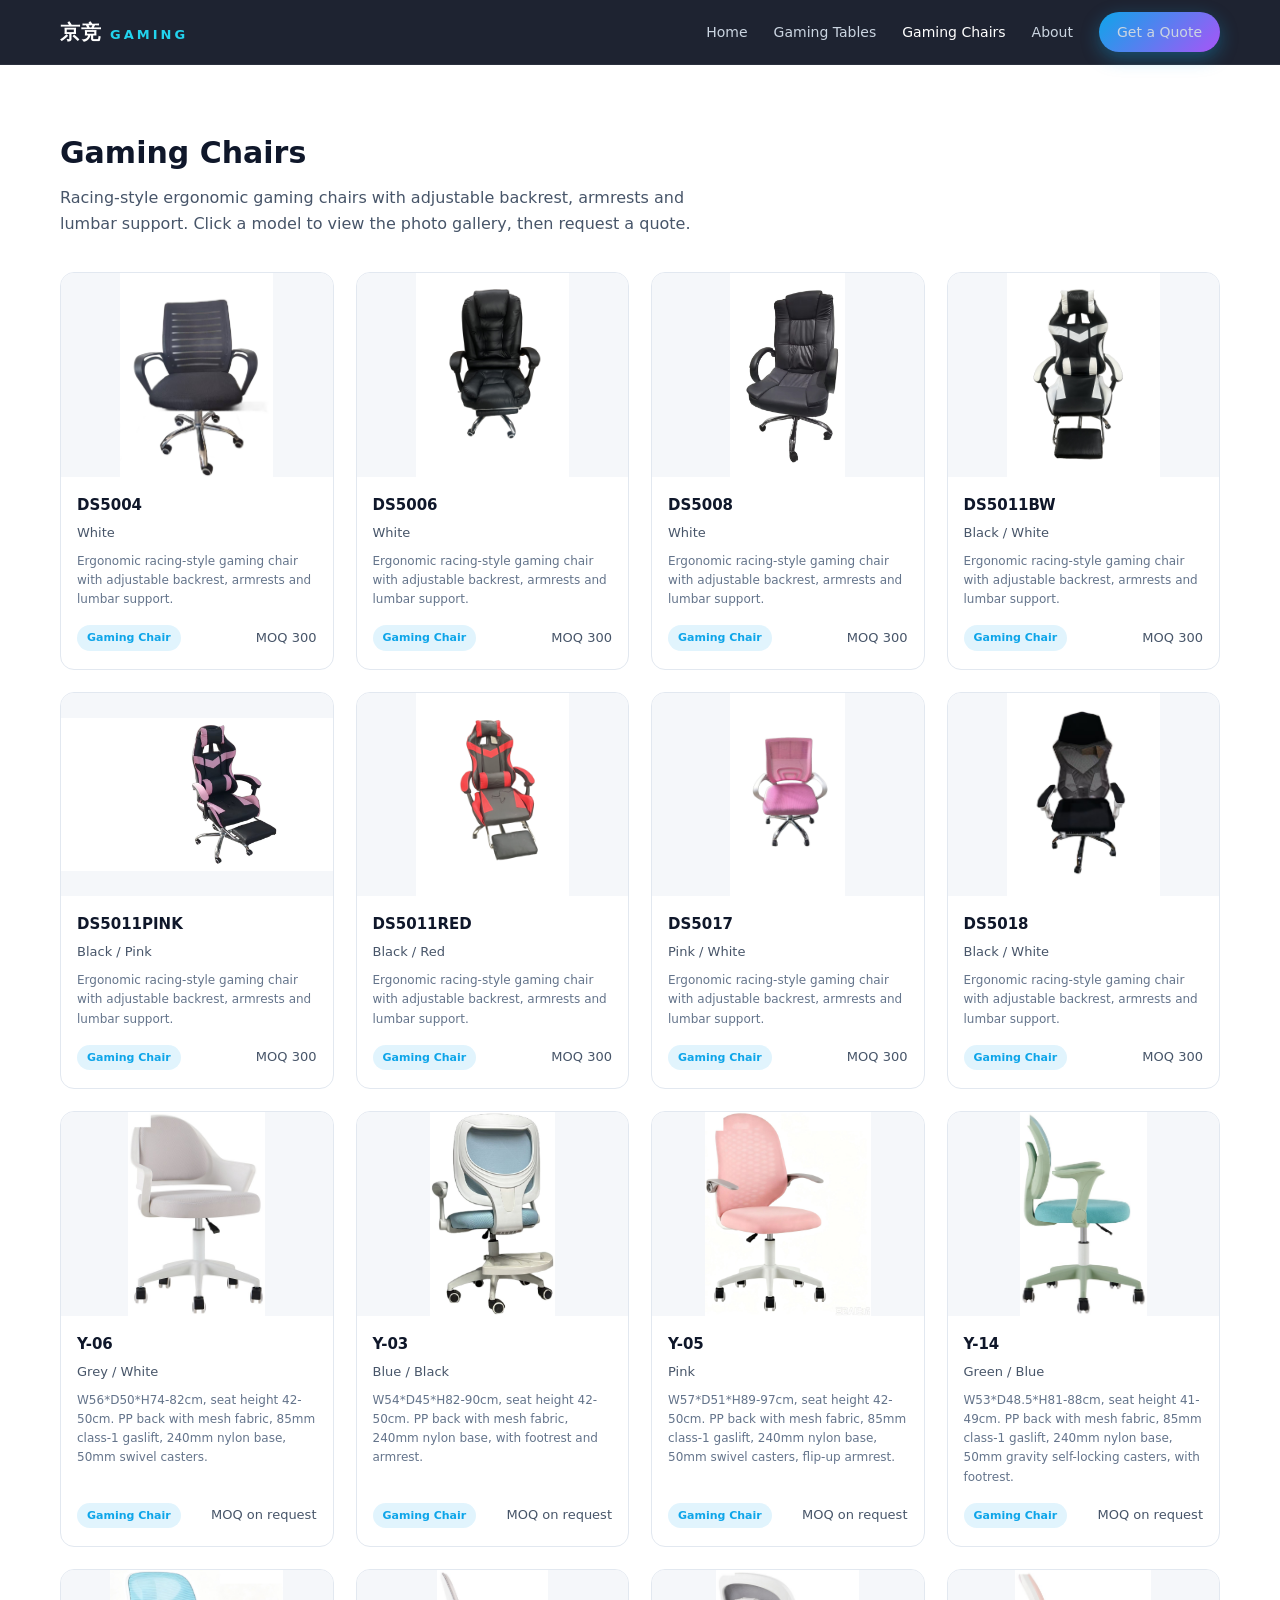
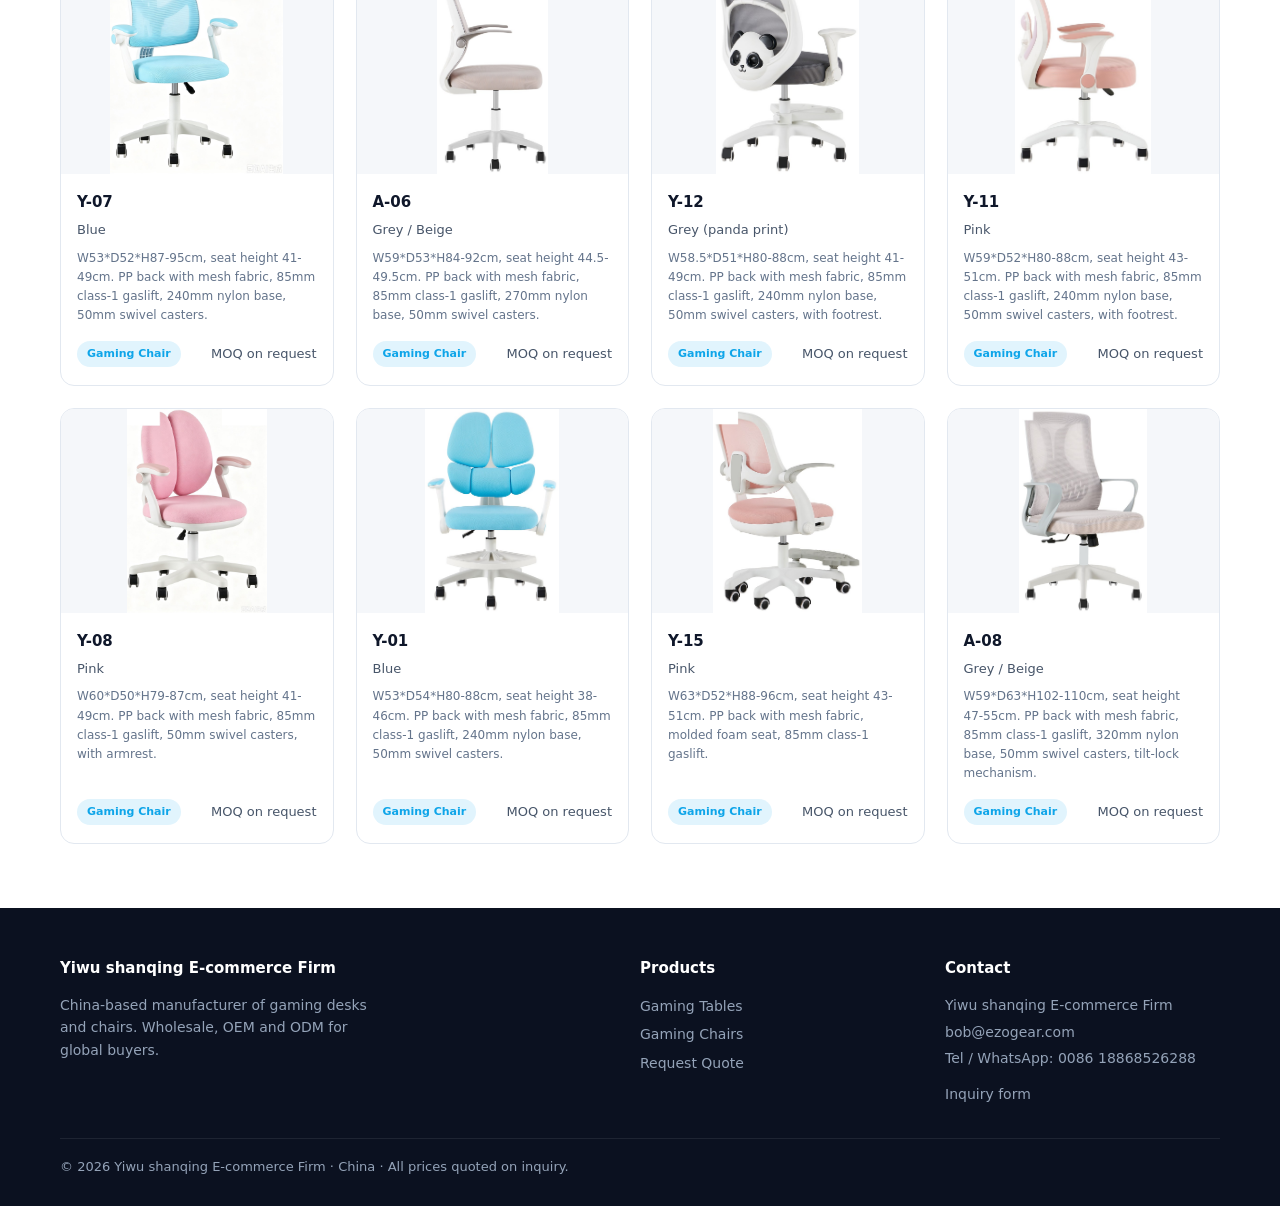
==== chairs.html @ 47bd9cf9 "site info: company name Yiwu shanqing E-commerce Firm, email bob@ezogear.com, Tel/WhatsApp 0086 1886" ====
<!DOCTYPE html>
<html lang="en">
<head>
<meta charset="UTF-8">
<meta name="viewport" content="width=device-width, initial-scale=1.0">
<title>Gaming Chairs — JINGGEAR GAMING</title>
<meta name="description" content="Wholesale ergonomic gaming chairs: racing-style designs in white, black/red, black/pink and more. MOQ 300 pcs, OEM/ODM.">
<link rel="stylesheet" href="assets/css/style.css">
</head>
<body>

<header class="site-header">
  <div class="wrap nav">
    <div class="brand"><span class="cn">京竞</span><span class="en">Gaming</span></div>
    <nav class="nav-links">
      <a href="index.html">Home</a>
      <a href="tables.html">Gaming Tables</a>
      <a href="chairs.html" class="active">Gaming Chairs</a>
      <a href="index.html#about">About</a>
      <a href="contact.html" class="btn btn-primary btn-sm">Get a Quote</a>
    </nav>
  </div>
</header>

<section class="section">
  <div class="wrap">
    <h2>Gaming Chairs</h2>
    <p class="lead">Racing-style ergonomic gaming chairs with adjustable backrest, armrests and lumbar support. Click a model to view the photo gallery, then request a quote.</p>
    <div class="grid" id="grid"></div>
  </div>
</section>

<footer class="site-footer">
  <div class="wrap">
    <div class="foot-grid">
      <div>
        <h5>Yiwu shanqing E‑commerce Firm</h5>
        <p style="font-size:14px;max-width:320px">China-based manufacturer of gaming desks and chairs. Wholesale, OEM and ODM for global buyers.</p>
      </div>
      <div>
        <h5>Products</h5>
        <a href="tables.html">Gaming Tables</a>
        <a href="chairs.html">Gaming Chairs</a>
        <a href="contact.html">Request Quote</a>
      </div>
      <div>
        <h5>Contact</h5>
        <p class="co-info">Yiwu shanqing E‑commerce Firm<br>
        <a href="mailto:bob@ezogear.com">bob@ezogear.com</a><br>
        Tel / WhatsApp: 0086 18868526288</p>
        <a href="contact.html">Inquiry form</a>
      </div>
    </div>
    <div class="foot-bottom">© 2026 Yiwu shanqing E‑commerce Firm · China · All prices quoted on inquiry.</div>
  </div>
</footer>

<div class="modal-back" id="modalBack"><div class="modal" id="modal"></div></div>
<script src="assets/js/data.js"></script>
<script src="assets/js/main.js"></script>
</body>
</html>
---- assets/css/style.css ----
:root {
  --bg: #ffffff;
  --bg-soft: #f5f7fa;
  --ink: #0f172a;
  --ink-soft: #475569;
  --line: #e2e8f0;
  --brand: #0ea5e9;
  --brand-2: #a855f7;
  --accent: #22d3ee;
  --dark: #0b1120;
  --dark-2: #111a2e;
  --radius: 14px;
  --shadow: 0 8px 30px rgba(15, 23, 42, 0.08);
  --maxw: 1200px;
}

* { box-sizing: border-box; }

html { scroll-behavior: smooth; }

body {
  margin: 0;
  font-family: "Segoe UI", "PingFang SC", "Microsoft YaHei", system-ui, -apple-system, sans-serif;
  color: var(--ink);
  background: var(--bg);
  line-height: 1.6;
}

a { color: inherit; text-decoration: none; }

img { max-width: 100%; display: block; }

.wrap { max-width: var(--maxw); margin: 0 auto; padding: 0 20px; }

/* ---------- Header ---------- */
.site-header {
  position: sticky; top: 0; z-index: 50;
  background: rgba(11, 17, 32, 0.92);
  backdrop-filter: blur(8px);
  border-bottom: 1px solid rgba(255, 255, 255, 0.06);
}
.nav {
  display: flex; align-items: center; justify-content: space-between;
  height: 64px;
}
.brand { display: flex; align-items: baseline; gap: 8px; }
.brand .cn { color: #fff; font-weight: 800; font-size: 20px; letter-spacing: 1px; }
.brand .en {
  color: var(--accent); font-weight: 700; font-size: 13px; letter-spacing: 3px;
  text-transform: uppercase;
}
.nav-links { display: flex; gap: 26px; align-items: center; }
.nav-links a {
  color: #cbd5e1; font-size: 14px; font-weight: 500; transition: color .2s;
}
.nav-links a:hover, .nav-links a.active { color: #fff; }
.btn {
  display: inline-block; cursor: pointer; border: 0; font-weight: 600;
  padding: 11px 22px; border-radius: 999px; font-size: 14px;
  transition: transform .15s ease, box-shadow .2s ease;
}
.btn-primary {
  background: linear-gradient(135deg, var(--brand), var(--brand-2));
  color: #fff; box-shadow: 0 6px 18px rgba(14, 165, 233, .35);
}
.btn-primary:hover { transform: translateY(-2px); }
.btn-ghost {
  background: transparent; color: #fff; border: 1px solid rgba(255,255,255,.3);
}
.btn-ghost:hover { border-color: var(--accent); color: var(--accent); }
.btn-sm { padding: 9px 18px; font-size: 13px; }

/* ---------- Hero ---------- */
.hero {
  background: radial-gradient(1200px 600px at 70% -10%, rgba(168,85,247,.25), transparent 60%),
              radial-gradient(900px 500px at 10% 10%, rgba(34,211,238,.18), transparent 55%),
              var(--dark);
  color: #fff; padding: 90px 0 80px;
}
.hero h1 { font-size: 46px; line-height: 1.15; margin: 0 0 18px; font-weight: 800; }
.hero h1 .hl {
  background: linear-gradient(135deg, var(--accent), var(--brand-2));
  -webkit-background-clip: text; background-clip: text; color: transparent;
}
.hero p { color: #cbd5e1; font-size: 18px; max-width: 620px; margin: 0 0 30px; }
.hero-cta { display: flex; gap: 14px; flex-wrap: wrap; }
.hero-meta { margin-top: 40px; display: flex; gap: 36px; flex-wrap: wrap; }
.hero-meta div { color: #94a3b8; font-size: 13px; }
.hero-meta strong { display: block; color: #fff; font-size: 22px; font-weight: 700; }

/* ---------- Sections ---------- */
.section { padding: 64px 0; }
.section.soft { background: var(--bg-soft); }
.section h2 { font-size: 30px; margin: 0 0 8px; font-weight: 800; }
.section .lead { color: var(--ink-soft); margin: 0 0 36px; max-width: 680px; }

/* ---------- Category cards ---------- */
.cat-grid { display: grid; grid-template-columns: 1fr 1fr; gap: 24px; }
.cat-card {
  position: relative; border-radius: 18px; overflow: hidden; min-height: 240px;
  display: flex; align-items: flex-end; padding: 28px; color: #fff;
  background: linear-gradient(135deg, #1e293b, #0f172a);
  border: 1px solid rgba(255,255,255,.06);
}
.cat-card.tables { background: linear-gradient(135deg, #0c4a6e, #082f49); }
.cat-card.chairs { background: linear-gradient(135deg, #4c1d95, #2e1065); }
.cat-card h3 { font-size: 24px; margin: 0 0 6px; }
.cat-card p { margin: 0; color: #e2e8f0; font-size: 14px; }
.cat-card .go { margin-top: 14px; display: inline-block; color: var(--accent); font-weight: 600; }

/* ---------- Product grid ---------- */
.toolbar { display: flex; gap: 10px; flex-wrap: wrap; margin-bottom: 26px; }
.chip {
  border: 1px solid var(--line); background: #fff; color: var(--ink-soft);
  padding: 8px 16px; border-radius: 999px; cursor: pointer; font-size: 13px; font-weight: 600;
}
.chip.active { background: var(--ink); color: #fff; border-color: var(--ink); }

.grid { display: grid; grid-template-columns: repeat(4, 1fr); gap: 22px; }
.card {
  background: #fff; border: 1px solid var(--line); border-radius: var(--radius);
  overflow: hidden; cursor: pointer; transition: box-shadow .2s, transform .2s;
  display: flex; flex-direction: column;
}
.card:hover { box-shadow: var(--shadow); transform: translateY(-4px); }
.card .thumb {
  background: var(--bg-soft); aspect-ratio: 4/3; display: flex; align-items: center; justify-content: center;
  overflow: hidden;
}
.card .thumb img { width: 100%; height: 100%; object-fit: contain; }
.card .body { padding: 16px 16px 18px; display: flex; flex-direction: column; gap: 6px; flex: 1; }
.card .sku { font-weight: 700; font-size: 15px; }
.card .sub { color: var(--ink-soft); font-size: 13px; }
.card .spec { font-size: 12px; color: #64748b; margin-top: 2px; }
.card .foot { margin-top: auto; padding-top: 10px; display: flex; align-items: center; justify-content: space-between; }
.tag {
  font-size: 11px; font-weight: 700; padding: 4px 10px; border-radius: 999px;
  background: rgba(14,165,233,.12); color: var(--brand);
}
.tag.led { background: rgba(168,85,247,.14); color: var(--brand-2); }

/* ---------- Modal ---------- */
.modal-back {
  position: fixed; inset: 0; background: rgba(8,12,24,.6); backdrop-filter: blur(4px);
  display: none; align-items: center; justify-content: center; z-index: 100; padding: 20px;
}
.modal-back.open { display: flex; }
.modal {
  background: #fff; border-radius: 18px; max-width: 880px; width: 100%; max-height: 90vh;
  overflow: auto; display: grid; grid-template-columns: 1.1fr 1fr;
}
.modal .gallery { background: var(--bg-soft); padding: 20px; }
.modal .gallery .main { aspect-ratio: 1/1; background: #fff; border-radius: 12px; overflow: hidden; margin-bottom: 12px; }
.modal .gallery .main img { width: 100%; height: 100%; object-fit: contain; }
.modal .gallery .thumbs { display: flex; gap: 8px; flex-wrap: wrap; }
.modal .gallery .thumbs img { width: 60px; height: 60px; object-fit: cover; border-radius: 8px; border: 2px solid transparent; cursor: pointer; }
.modal .gallery .thumbs img.active { border-color: var(--brand); }
.modal .info { padding: 28px; }
.modal .info h3 { margin: 0 0 4px; font-size: 24px; }
.modal .info .sku { color: var(--ink-soft); font-size: 14px; margin-bottom: 16px; }
.modal .info ul { padding-left: 18px; margin: 0 0 18px; color: var(--ink-soft); font-size: 14px; }
.modal .close {
  position: absolute; top: 14px; right: 18px; font-size: 26px; cursor: pointer; color: #fff;
  background: rgba(0,0,0,.35); width: 38px; height: 38px; border-radius: 50%; text-align: center; line-height: 36px;
}
.modal-wrap { position: relative; }

/* ---------- Features ---------- */
.feat-grid { display: grid; grid-template-columns: repeat(3, 1fr); gap: 20px; }
.feat {
  background: #fff; border: 1px solid var(--line); border-radius: var(--radius); padding: 24px;
}
.feat h4 { margin: 0 0 8px; font-size: 17px; }
.feat p { margin: 0; color: var(--ink-soft); font-size: 14px; }
.feat .ic { font-size: 26px; margin-bottom: 10px; }

/* ---------- Contact form ---------- */
.form-grid { display: grid; grid-template-columns: 1fr 1fr; gap: 16px; }
.field { display: flex; flex-direction: column; gap: 6px; }
.field.full { grid-column: 1 / -1; }
.field label { font-size: 13px; font-weight: 600; color: var(--ink-soft); }
.field input, .field textarea, .field select {
  border: 1px solid var(--line); border-radius: 10px; padding: 11px 13px; font-size: 14px;
  font-family: inherit; background: #fff; color: var(--ink);
}
.field input:focus, .field textarea:focus, .field select:focus { outline: 2px solid var(--brand); border-color: transparent; }
.form-note { color: var(--ink-soft); font-size: 13px; margin-top: 14px; }
.direct-contact { margin-top: 14px; padding: 16px 18px; background: var(--bg); border: 1px solid var(--line); border-radius: var(--radius); }
.direct-contact .dc-title { font-weight: 600; color: var(--ink); margin: 0 0 8px; font-size: 14px; }
.direct-contact .dc-line { margin: 0 0 4px; font-size: 14px; color: var(--ink-soft); }

/* ---------- Footer ---------- */
.site-footer { background: var(--dark); color: #94a3b8; padding: 48px 0 28px; }
.foot-grid { display: grid; grid-template-columns: 2fr 1fr 1fr; gap: 30px; }
.site-footer h5 { color: #fff; font-size: 15px; margin: 0 0 12px; }
.site-footer a { color: #94a3b8; font-size: 14px; display: block; padding: 3px 0; }
.site-footer a:hover { color: var(--accent); }
.site-footer .co-info { font-size: 14px; line-height: 1.9; color: #94a3b8; margin: 0 0 8px; }
.site-footer .co-info a { display: inline; padding: 0; }
.foot-bottom { border-top: 1px solid rgba(255,255,255,.08); margin-top: 30px; padding-top: 18px; font-size: 13px; }

/* ---------- Responsive ---------- */
@media (max-width: 980px) {
  .grid { grid-template-columns: repeat(2, 1fr); }
  .modal { grid-template-columns: 1fr; }
  .feat-grid { grid-template-columns: 1fr; }
  .cat-grid { grid-template-columns: 1fr; }
}
@media (max-width: 620px) {
  .nav-links { display: none; }
  .hero h1 { font-size: 34px; }
  .grid { grid-template-columns: 1fr; }
  .form-grid { grid-template-columns: 1fr; }
  .foot-grid { grid-template-columns: 1fr; }
}
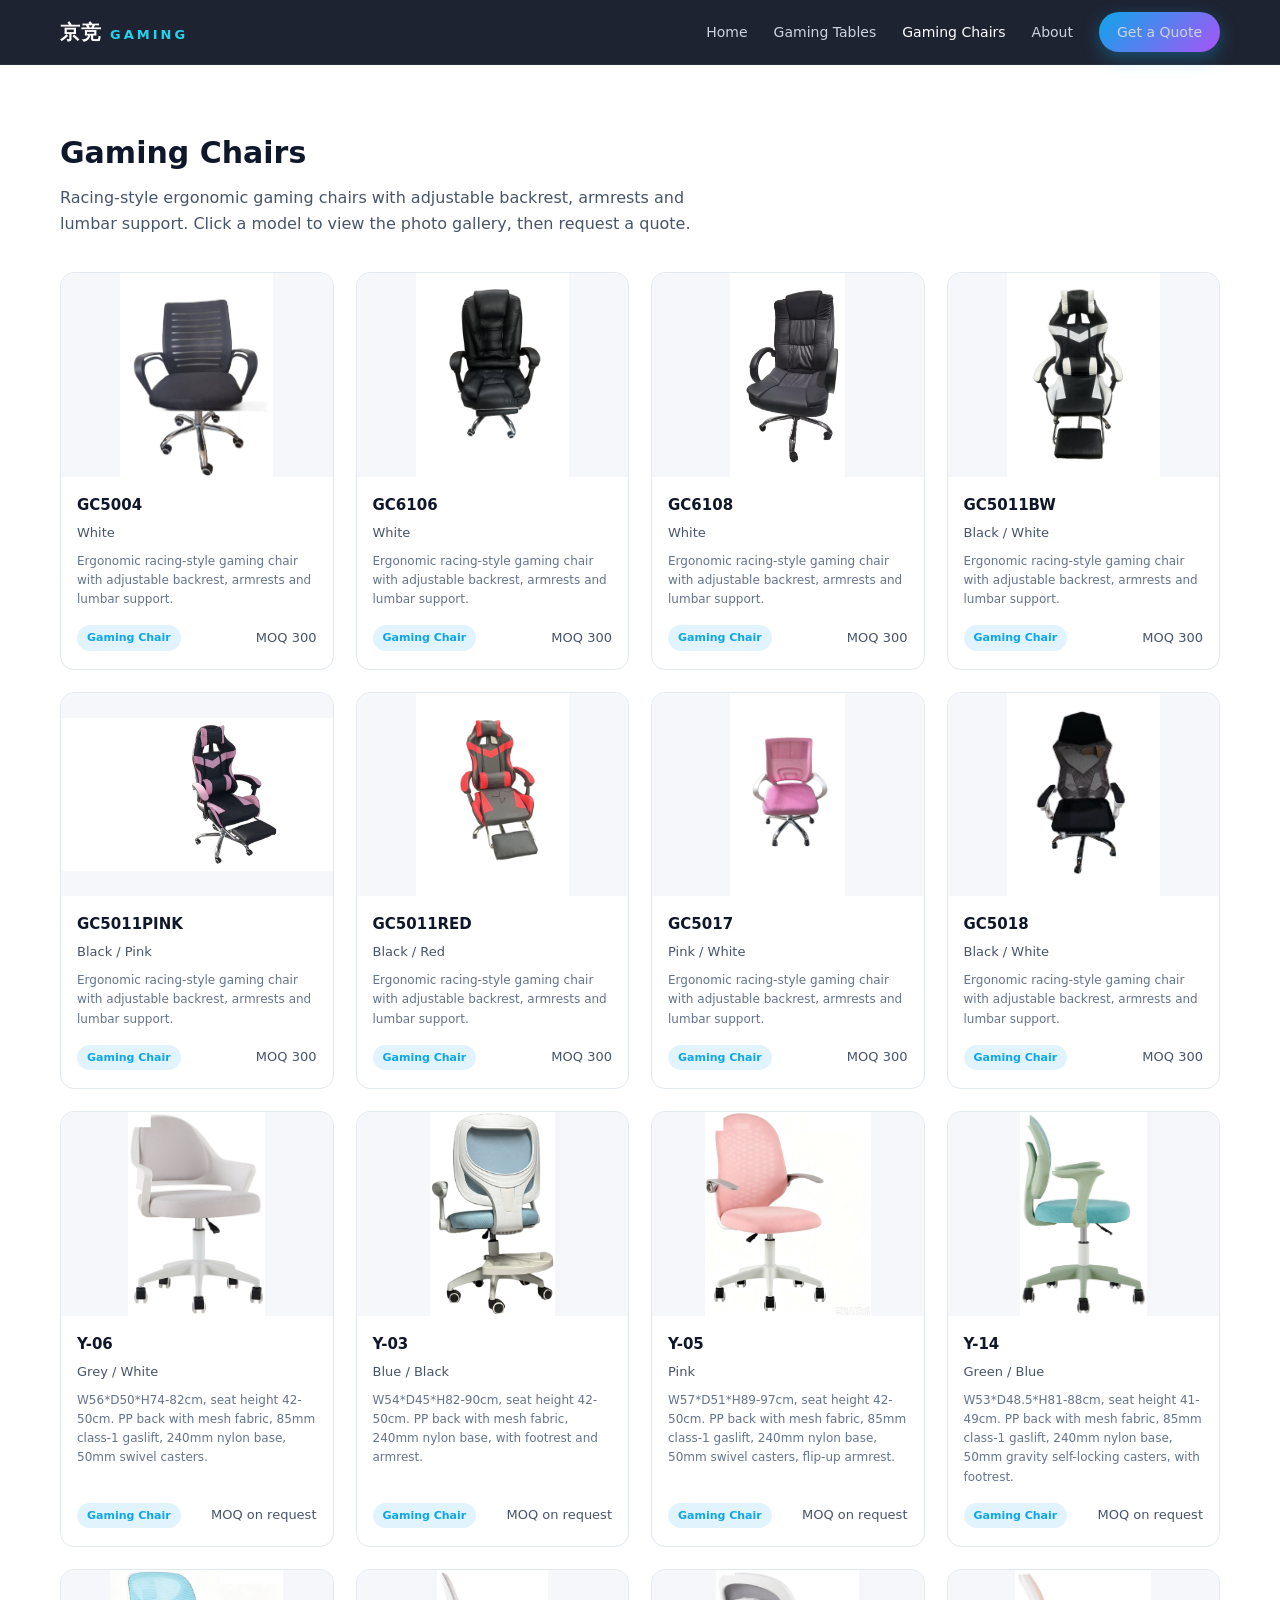
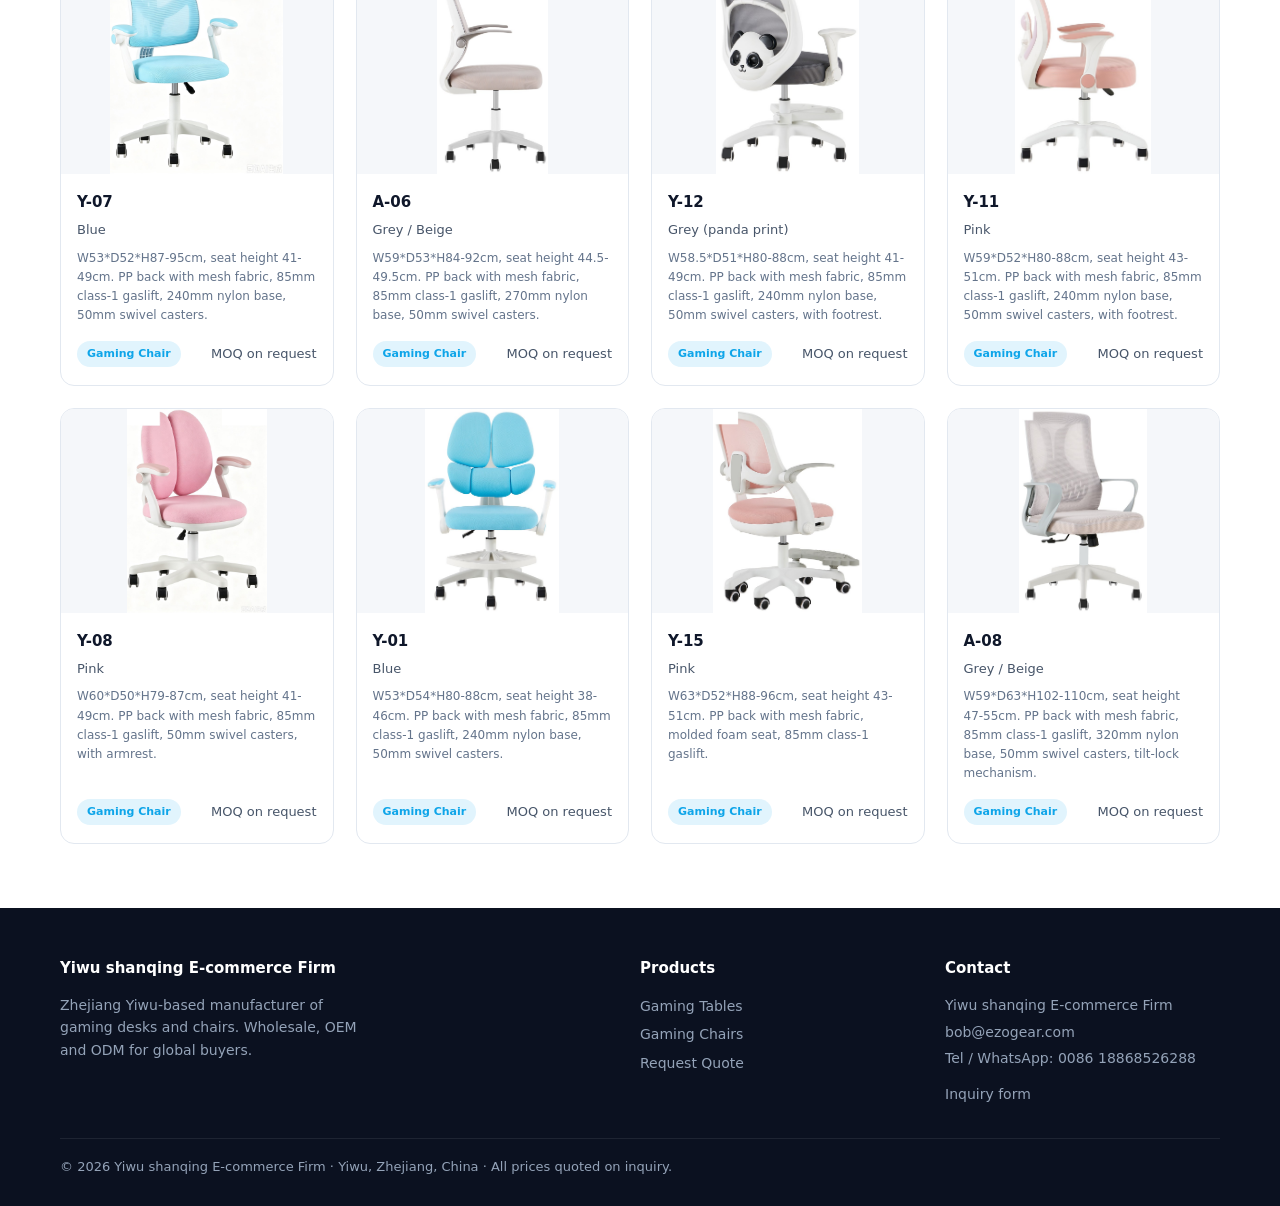
==== commit 05e8458c: "rename old chair model codes DS->GC (5006/5008 -> 6106/6108); company location Beijing -> Yiwu, Zhej" ====
--- a/chairs.html
+++ b/chairs.html
@@ -35,7 +35,7 @@
     <div class="foot-grid">
       <div>
         <h5>Yiwu shanqing E‑commerce Firm</h5>
-        <p style="font-size:14px;max-width:320px">China-based manufacturer of gaming desks and chairs. Wholesale, OEM and ODM for global buyers.</p>
+        <p style="font-size:14px;max-width:320px">Zhejiang Yiwu-based manufacturer of gaming desks and chairs. Wholesale, OEM and ODM for global buyers.</p>
       </div>
       <div>
         <h5>Products</h5>
@@ -51,7 +51,7 @@
         <a href="contact.html">Inquiry form</a>
       </div>
     </div>
-    <div class="foot-bottom">© 2026 Yiwu shanqing E‑commerce Firm · China · All prices quoted on inquiry.</div>
+    <div class="foot-bottom">© 2026 Yiwu shanqing E‑commerce Firm · Yiwu, Zhejiang, China · All prices quoted on inquiry.</div>
   </div>
 </footer>
 
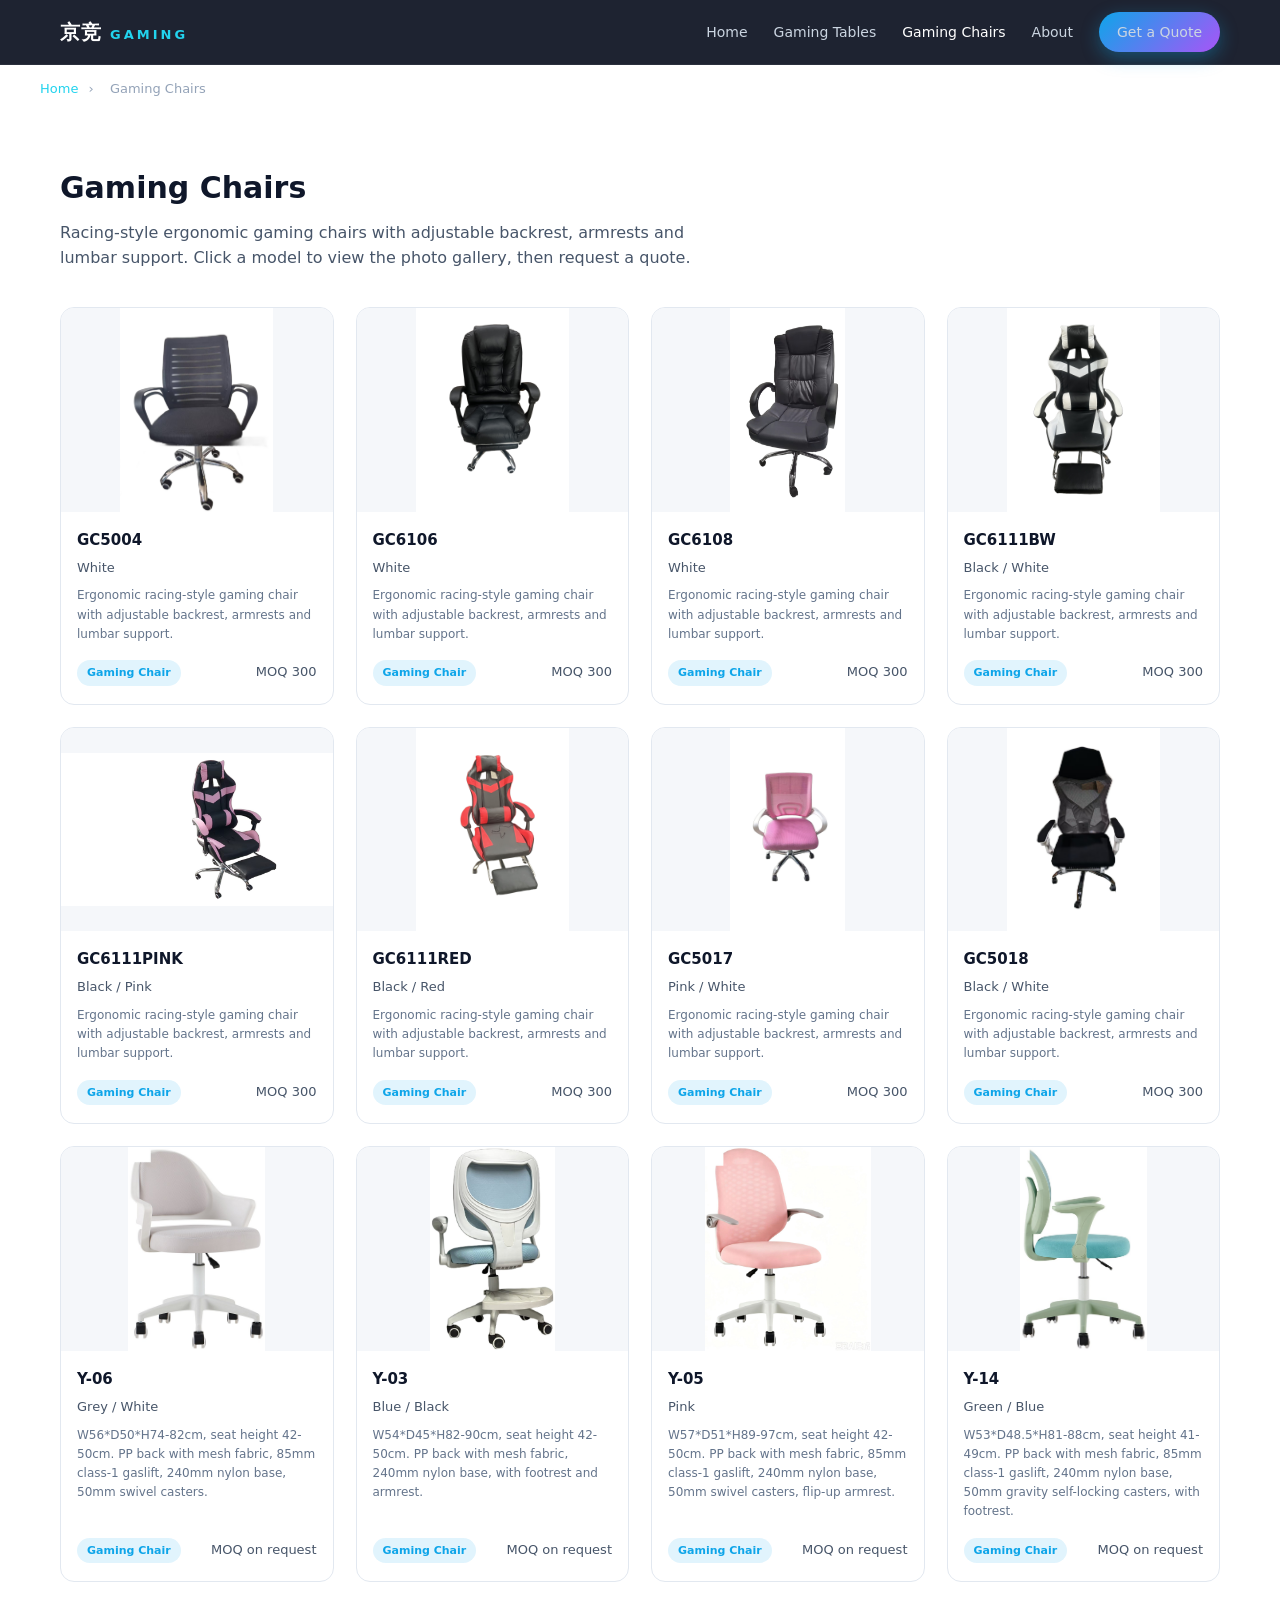
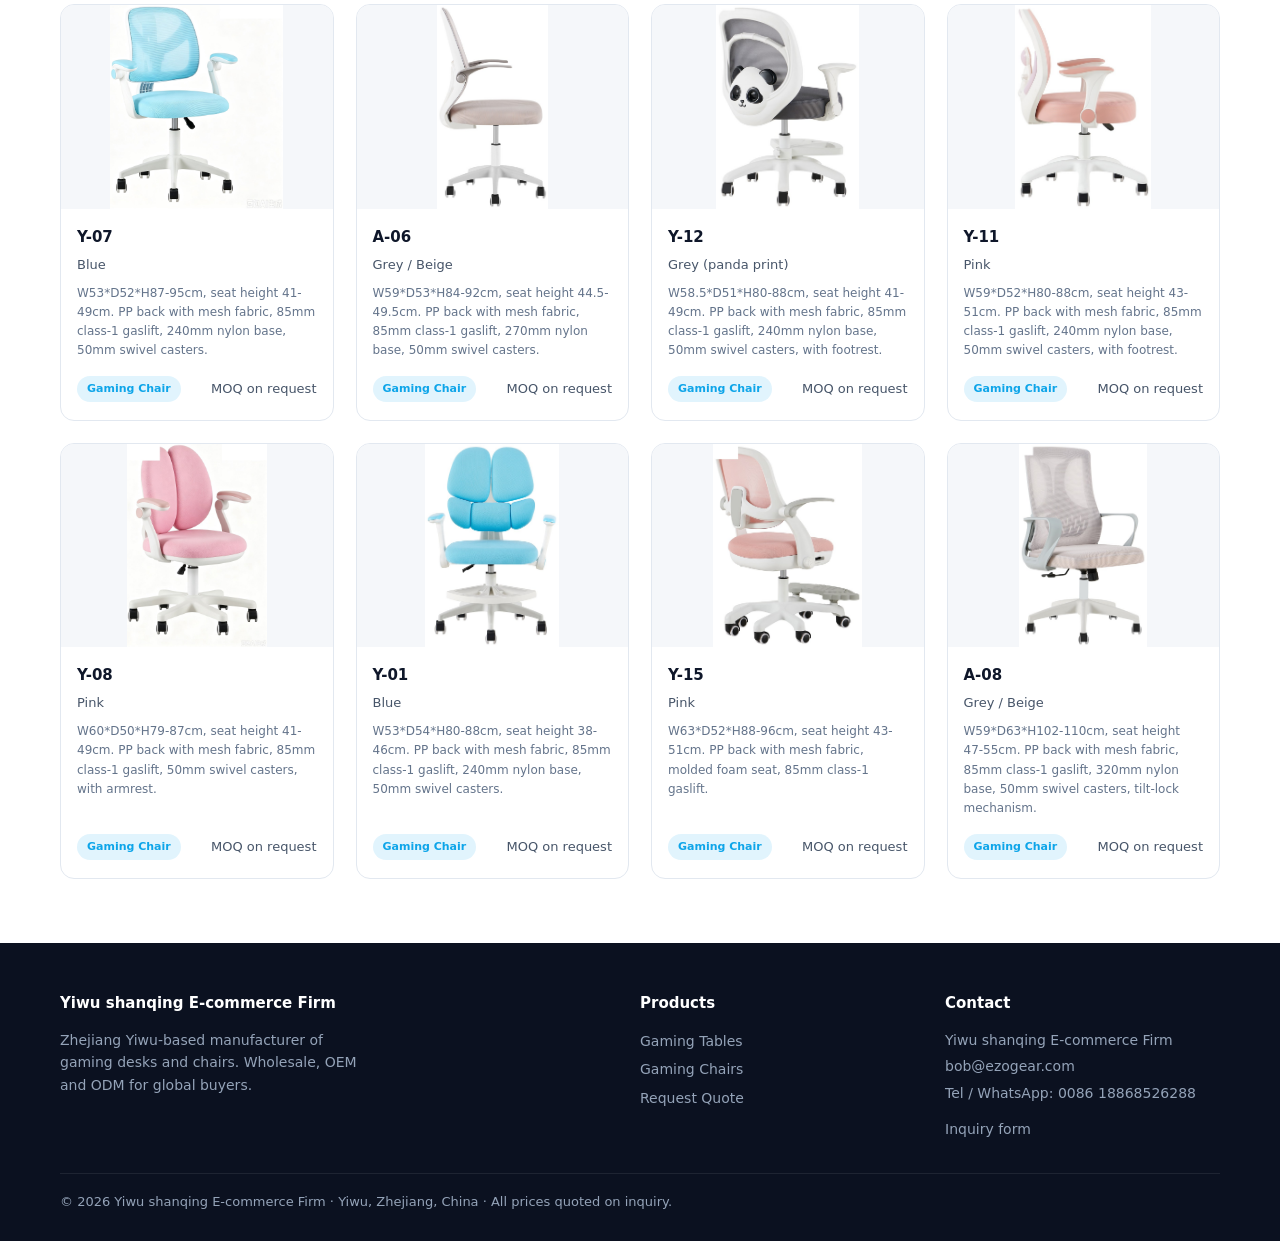
==== commit 12d4fd44: "GEO+SEO: per-page meta with 'China cheapest factory'/'Direct factory price', canonical+OG+Twitter, O" ====
--- a/chairs.html
+++ b/chairs.html
@@ -3,9 +3,89 @@
 <head>
 <meta charset="UTF-8">
 <meta name="viewport" content="width=device-width, initial-scale=1.0">
-<title>Gaming Chairs — JINGGEAR GAMING</title>
-<meta name="description" content="Wholesale ergonomic gaming chairs: racing-style designs in white, black/red, black/pink and more. MOQ 300 pcs, OEM/ODM.">
+<title>Wholesale Gaming Chairs — China Cheapest Factory | Direct Factory Price | JINGGEAR</title>
+<meta name="description" content="Buy gaming chairs direct from China's cheapest factory. Racing-style and ergonomic mesh chairs. Direct factory price, OEM/ODM, mixed-container MOQ, FOB Ningbo.">
+<link rel="canonical" href="https://ezogear.com/chairs.html">
+<meta property="og:type" content="website">
+<meta property="og:title" content="Wholesale Gaming Chairs — China Cheapest Factory | Direct Factory Price | JINGGEAR">
+<meta property="og:description" content="Buy gaming chairs direct from China's cheapest factory. Racing-style and ergonomic mesh chairs. Direct factory price, OEM/ODM, mixed-container MOQ, FOB Ningbo.">
+<meta property="og:url" content="https://ezogear.com/chairs.html">
+<meta property="og:site_name" content="JINGGEAR GAMING">
+<meta name="twitter:card" content="summary_large_image">
+<meta name="twitter:title" content="Wholesale Gaming Chairs — China Cheapest Factory | Direct Factory Price | JINGGEAR">
+<meta name="twitter:description" content="Buy gaming chairs direct from China's cheapest factory. Racing-style and ergonomic mesh chairs. Direct factory price, OEM/ODM, mixed-container MOQ, FOB Ningbo.">
 <link rel="stylesheet" href="assets/css/style.css">
+<script type="application/ld+json">
+{
+  "@context": "https://schema.org",
+  "@graph": [
+    {
+      "@type": "Organization",
+      "@id": "https://ezogear.com/#organization",
+      "name": "Yiwu shanqing E‑commerce Firm",
+      "url": "https://ezogear.com/",
+      "logo": "https://ezogear.com/assets/chairs/GC6111RED/GC6111-BLA-RED-2.jpg",
+      "description": "China cheapest factory for gaming desks and chairs. We supply direct factory price wholesale gaming furniture with OEM/ODM, low MOQ and FOB Ningbo shipping from Yiwu, Zhejiang.",
+      "email": "bob@ezogear.com",
+      "telephone": "+86 18868526288",
+      "address": {
+        "@type": "PostalAddress",
+        "addressLocality": "Yiwu",
+        "addressRegion": "Zhejiang",
+        "addressCountry": "CN"
+      },
+      "areaServed": "Worldwide",
+      "sameAs": [
+        "https://ezogear.com/"
+      ]
+    },
+    {
+      "@type": "Brand",
+      "@id": "https://ezogear.com/#brand",
+      "name": "JINGGEAR GAMING",
+      "url": "https://ezogear.com/",
+      "description": "Direct factory price gaming desk & chair brand. China cheapest factory for wholesale gaming furniture, OEM/ODM.",
+      "logo": "https://ezogear.com/assets/chairs/GC6111RED/GC6111-BLA-RED-2.jpg",
+      "sameAs": [
+        "https://ezogear.com/"
+      ],
+      "areaServed": "Worldwide",
+      "category": "Gaming furniture",
+      "mainEntityOfPage": "https://ezogear.com/"
+    },
+    {
+      "@type": "WebSite",
+      "@id": "https://ezogear.com/#website",
+      "url": "https://ezogear.com/",
+      "name": "JINGGEAR GAMING",
+      "publisher": {
+        "@id": "https://ezogear.com/#organization"
+      },
+      "inLanguage": "en"
+    }
+  ]
+}
+</script>
+<script type="application/ld+json">
+{
+  "@context": "https://schema.org",
+  "@type": "BreadcrumbList",
+  "itemListElement": [
+    {
+      "@type": "ListItem",
+      "position": 1,
+      "name": "Home",
+      "item": "https://ezogear.com/"
+    },
+    {
+      "@type": "ListItem",
+      "position": 2,
+      "name": "Gaming Chairs",
+      "item": "https://ezogear.com/chairs.html"
+    }
+  ]
+}
+</script>
 </head>
 <body>
 
@@ -21,10 +101,11 @@
     </nav>
   </div>
 </header>
+<nav class="crumb wrap" aria-label="Breadcrumb"><a href="index.html">Home</a> <span>›</span> <span>Gaming Chairs</span></nav>
 
 <section class="section">
   <div class="wrap">
-    <h2>Gaming Chairs</h2>
+    <h1>Gaming Chairs</h1>
     <p class="lead">Racing-style ergonomic gaming chairs with adjustable backrest, armrests and lumbar support. Click a model to view the photo gallery, then request a quote.</p>
     <div class="grid" id="grid"></div>
   </div>
--- a/assets/css/style.css
+++ b/assets/css/style.css
@@ -84,13 +84,24 @@
 }
 .hero p { color: #cbd5e1; font-size: 18px; max-width: 620px; margin: 0 0 30px; }
 .hero-cta { display: flex; gap: 14px; flex-wrap: wrap; }
+.seo-tag { margin-top: 18px; font-size: 14px; color: #e2e8f0; }
+.seo-tag { background: rgba(56,189,248,0.12); display: inline-block; padding: 8px 14px; border-radius: 999px; border: 1px solid rgba(56,189,248,0.3); }
 .hero-meta { margin-top: 40px; display: flex; gap: 36px; flex-wrap: wrap; }
 .hero-meta div { color: #94a3b8; font-size: 13px; }
 .hero-meta strong { display: block; color: #fff; font-size: 22px; font-weight: 700; }
-
+.faq { display: grid; gap: 14px; max-width: 860px; }
+.faq-item { background: #fff; border: 1px solid #e2e8f0; border-radius: 12px; padding: 18px 22px; }
+.faq-item h4 { margin: 0 0 8px; font-size: 16px; color: var(--ink); }
+.faq-item p { margin: 0; color: var(--ink-soft); font-size: 14px; line-height: 1.6; }
+
+
+.crumb { padding: 14px 0 0; font-size: 13px; color: var(--ink-soft); }
+.crumb a { color: var(--accent); text-decoration: none; }
+.crumb span { margin: 0 6px; color: #94a3b8; }
 /* ---------- Sections ---------- */
 .section { padding: 64px 0; }
 .section.soft { background: var(--bg-soft); }
+.section h1 { font-size: 30px; margin: 0 0 8px; font-weight: 800; }
 .section h2 { font-size: 30px; margin: 0 0 8px; font-weight: 800; }
 .section .lead { color: var(--ink-soft); margin: 0 0 36px; max-width: 680px; }
 
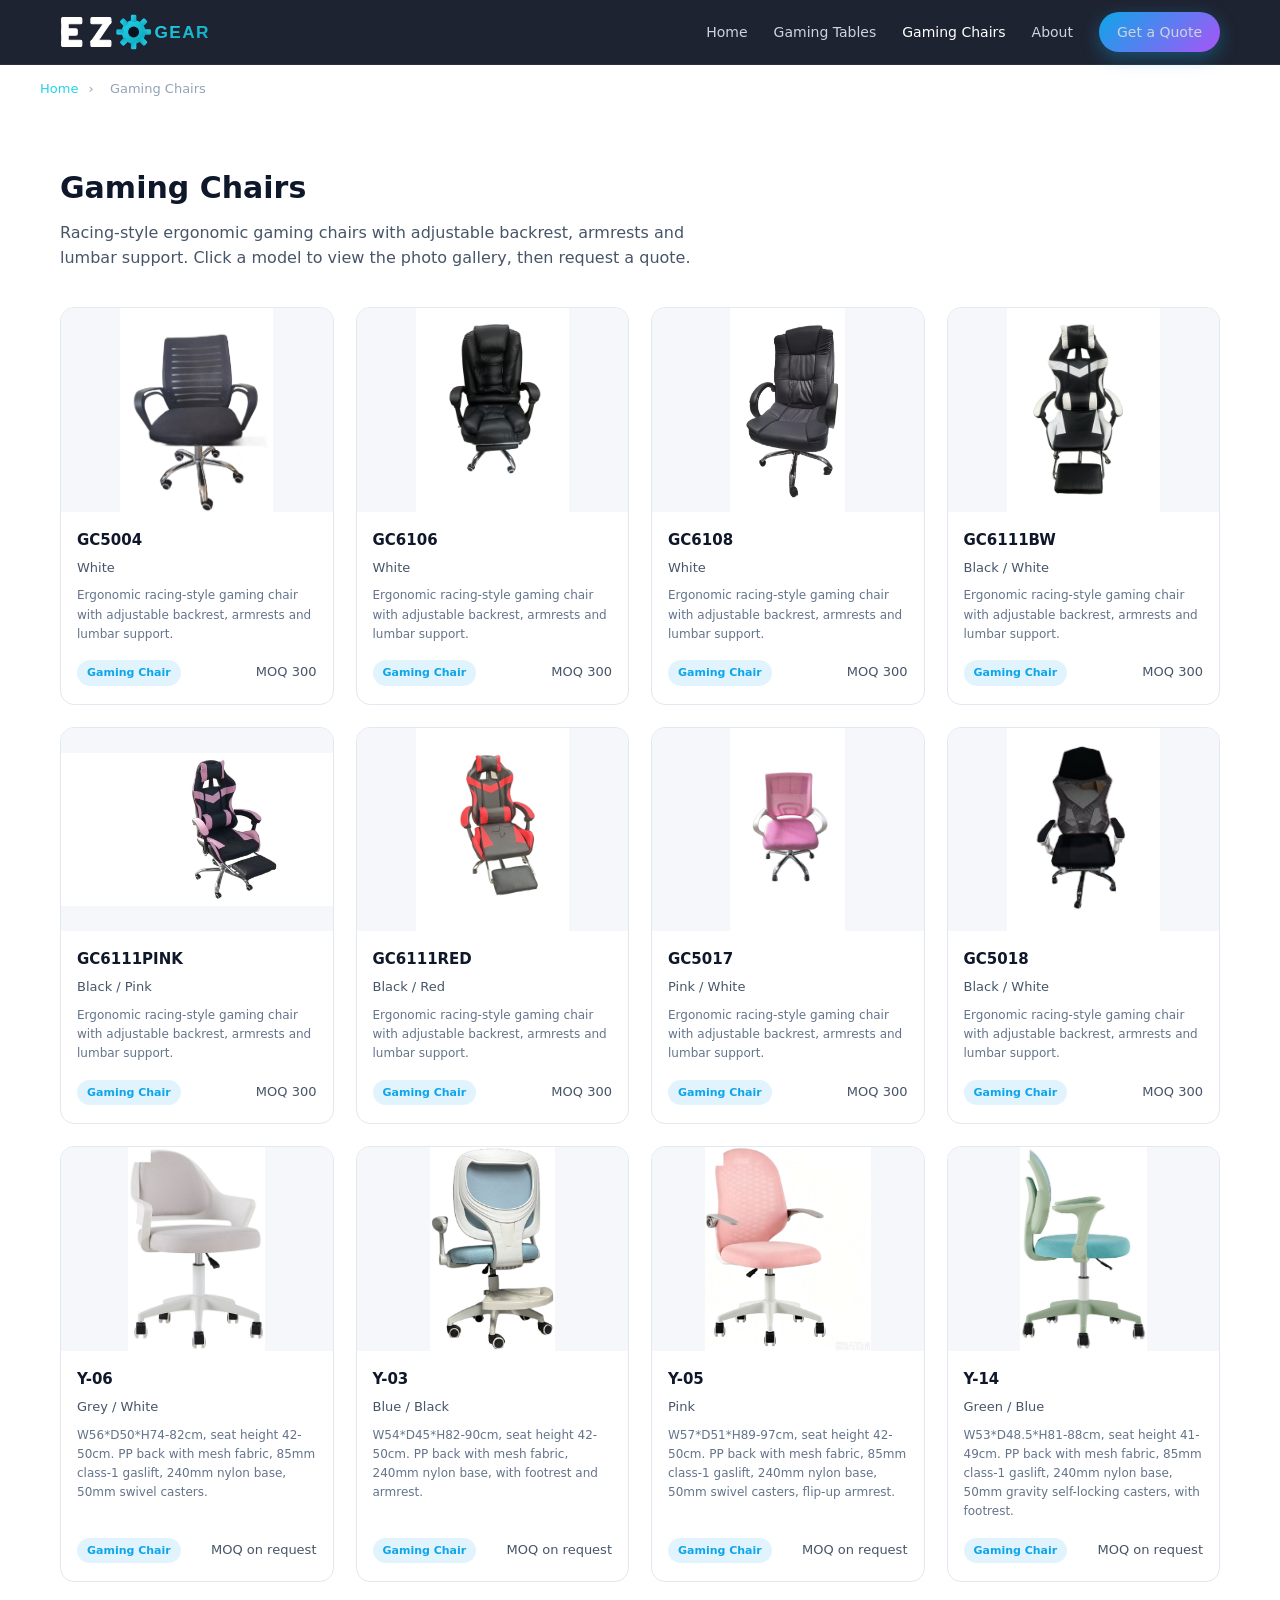
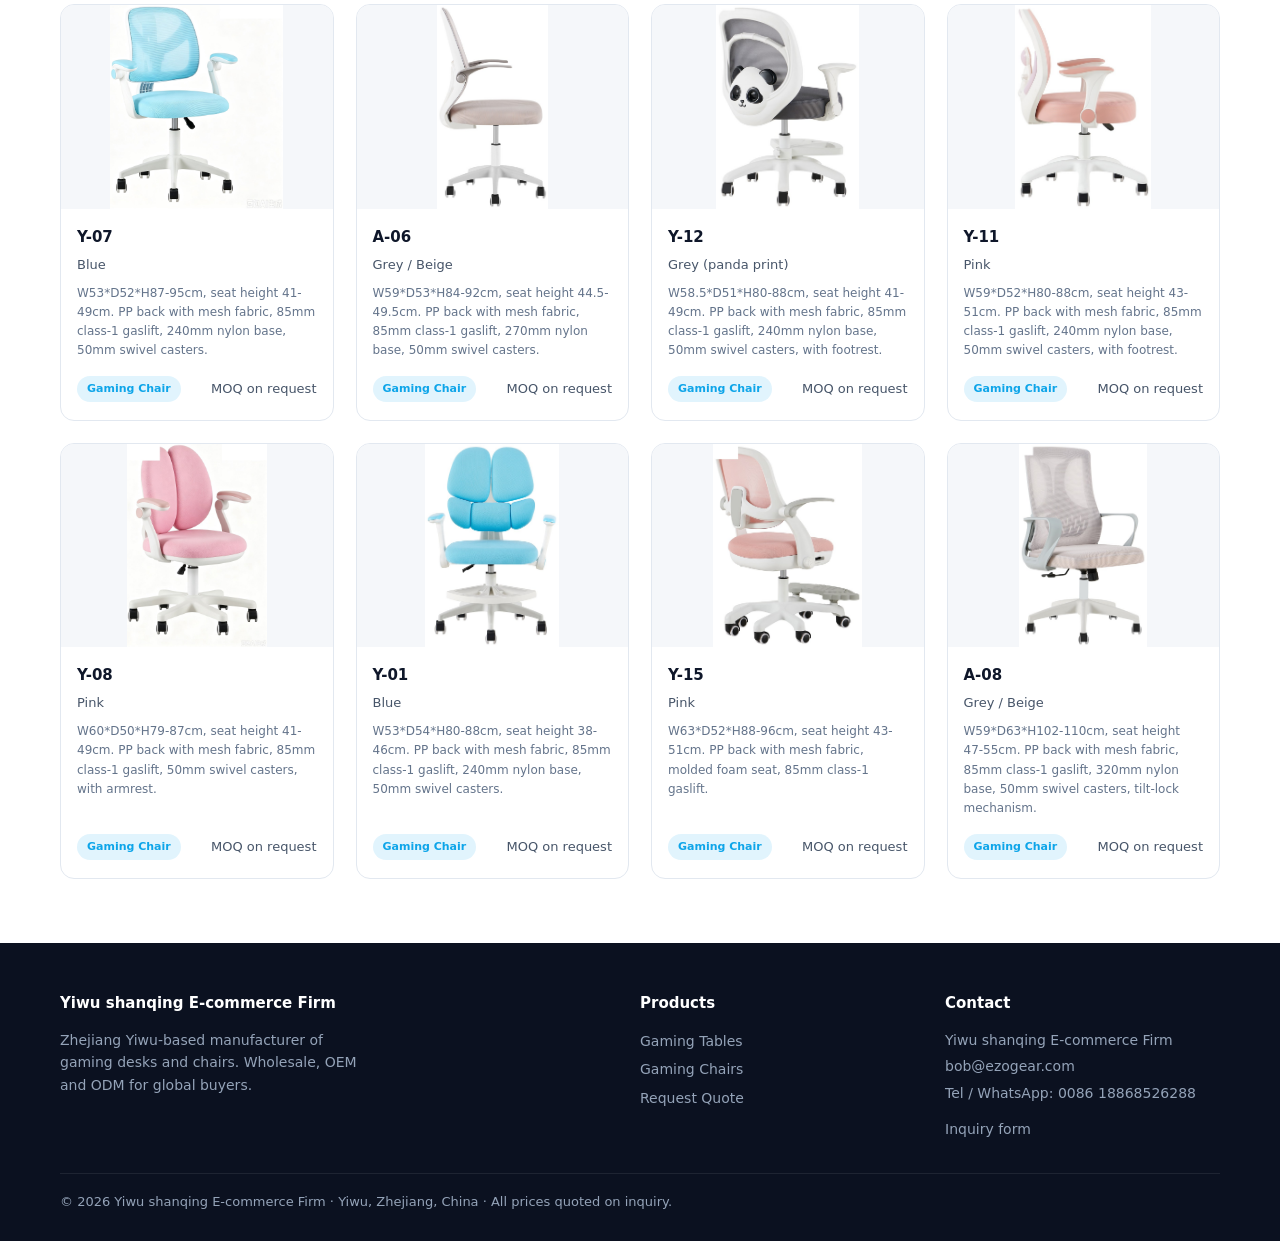
==== commit 776b9a03: "Rebrand JINGGEAR -> EZO Gear: site-wide logo, titles, JSON-LD, llms.txt" ====
--- a/chairs.html
+++ b/chairs.html
@@ -3,16 +3,16 @@
 <head>
 <meta charset="UTF-8">
 <meta name="viewport" content="width=device-width, initial-scale=1.0">
-<title>Wholesale Gaming Chairs — China Cheapest Factory | Direct Factory Price | JINGGEAR</title>
+<title>Wholesale Gaming Chairs — China Cheapest Factory | Direct Factory Price | EZO Gear</title>
 <meta name="description" content="Buy gaming chairs direct from China's cheapest factory. Racing-style and ergonomic mesh chairs. Direct factory price, OEM/ODM, mixed-container MOQ, FOB Ningbo.">
 <link rel="canonical" href="https://ezogear.com/chairs.html">
 <meta property="og:type" content="website">
-<meta property="og:title" content="Wholesale Gaming Chairs — China Cheapest Factory | Direct Factory Price | JINGGEAR">
+<meta property="og:title" content="Wholesale Gaming Chairs — China Cheapest Factory | Direct Factory Price | EZO Gear">
 <meta property="og:description" content="Buy gaming chairs direct from China's cheapest factory. Racing-style and ergonomic mesh chairs. Direct factory price, OEM/ODM, mixed-container MOQ, FOB Ningbo.">
 <meta property="og:url" content="https://ezogear.com/chairs.html">
-<meta property="og:site_name" content="JINGGEAR GAMING">
+<meta property="og:site_name" content="EZO Gear">
 <meta name="twitter:card" content="summary_large_image">
-<meta name="twitter:title" content="Wholesale Gaming Chairs — China Cheapest Factory | Direct Factory Price | JINGGEAR">
+<meta name="twitter:title" content="Wholesale Gaming Chairs — China Cheapest Factory | Direct Factory Price | EZO Gear">
 <meta name="twitter:description" content="Buy gaming chairs direct from China's cheapest factory. Racing-style and ergonomic mesh chairs. Direct factory price, OEM/ODM, mixed-container MOQ, FOB Ningbo.">
 <link rel="stylesheet" href="assets/css/style.css">
 <script type="application/ld+json">
@@ -42,7 +42,7 @@
     {
       "@type": "Brand",
       "@id": "https://ezogear.com/#brand",
-      "name": "JINGGEAR GAMING",
+      "name": "EZO Gear",
       "url": "https://ezogear.com/",
       "description": "Direct factory price gaming desk & chair brand. China cheapest factory for wholesale gaming furniture, OEM/ODM.",
       "logo": "https://ezogear.com/assets/chairs/GC6111RED/GC6111-BLA-RED-2.jpg",
@@ -57,7 +57,7 @@
       "@type": "WebSite",
       "@id": "https://ezogear.com/#website",
       "url": "https://ezogear.com/",
-      "name": "JINGGEAR GAMING",
+      "name": "EZO Gear",
       "publisher": {
         "@id": "https://ezogear.com/#organization"
       },
@@ -91,7 +91,40 @@
 
 <header class="site-header">
   <div class="wrap nav">
-    <div class="brand"><span class="cn">京竞</span><span class="en">Gaming</span></div>
+        <div class="brand">
+      <svg class="logo-mark" viewBox="0 0 200 44" xmlns="http://www.w3.org/2000/svg" role="img" aria-label="EZO Gear">
+        <defs>
+          <linearGradient id="ezg" x1="0" y1="0" x2="1" y2="1">
+            <stop offset="0" stop-color="#22d3ee"/>
+            <stop offset="1" stop-color="#0ea5b7"/>
+          </linearGradient>
+        </defs>
+        <g fill="#ffffff" stroke="#ffffff" stroke-width="1.2">
+          <rect x="2" y="6" width="7" height="32" rx="1.5"/>
+          <rect x="2" y="6" width="22" height="7" rx="1.5"/>
+          <rect x="2" y="18.5" width="17" height="7" rx="1.5"/>
+          <rect x="2" y="31" width="22" height="7" rx="1.5"/>
+        </g>
+        <g fill="#ffffff" stroke="#ffffff" stroke-width="1.2">
+          <rect x="34" y="6" width="22" height="7" rx="1.5"/>
+          <polygon points="56,11 49,11 34,33 41,33"/>
+          <rect x="34" y="31" width="22" height="7" rx="1.5"/>
+        </g>
+        <g fill="url(#ezg)">
+          <circle cx="81" cy="22" r="13"/>
+          <rect x="78" y="3" width="6" height="8" rx="1.5" transform="rotate(0 81 22)"/>
+          <rect x="78" y="3" width="6" height="8" rx="1.5" transform="rotate(45 81 22)"/>
+          <rect x="78" y="3" width="6" height="8" rx="1.5" transform="rotate(90 81 22)"/>
+          <rect x="78" y="3" width="6" height="8" rx="1.5" transform="rotate(135 81 22)"/>
+          <rect x="78" y="3" width="6" height="8" rx="1.5" transform="rotate(180 81 22)"/>
+          <rect x="78" y="3" width="6" height="8" rx="1.5" transform="rotate(225 81 22)"/>
+          <rect x="78" y="3" width="6" height="8" rx="1.5" transform="rotate(270 81 22)"/>
+          <rect x="78" y="3" width="6" height="8" rx="1.5" transform="rotate(315 81 22)"/>
+        </g>
+        <circle cx="81" cy="22" r="6" fill="#0b1120"/>
+        <text x="104" y="29" font-family="Arial, Helvetica, sans-serif" font-size="19" font-weight="800" letter-spacing="1.5" fill="url(#ezg)">GEAR</text>
+      </svg>
+    </div>
     <nav class="nav-links">
       <a href="index.html">Home</a>
       <a href="tables.html">Gaming Tables</a>
--- a/assets/css/style.css
+++ b/assets/css/style.css
@@ -43,12 +43,8 @@
   display: flex; align-items: center; justify-content: space-between;
   height: 64px;
 }
-.brand { display: flex; align-items: baseline; gap: 8px; }
-.brand .cn { color: #fff; font-weight: 800; font-size: 20px; letter-spacing: 1px; }
-.brand .en {
-  color: var(--accent); font-weight: 700; font-size: 13px; letter-spacing: 3px;
-  text-transform: uppercase;
-}
+.brand { display: flex; align-items: center; gap: 8px; }
+.brand .logo-mark { height: 40px; width: auto; display: block; }
 .nav-links { display: flex; gap: 26px; align-items: center; }
 .nav-links a {
   color: #cbd5e1; font-size: 14px; font-weight: 500; transition: color .2s;
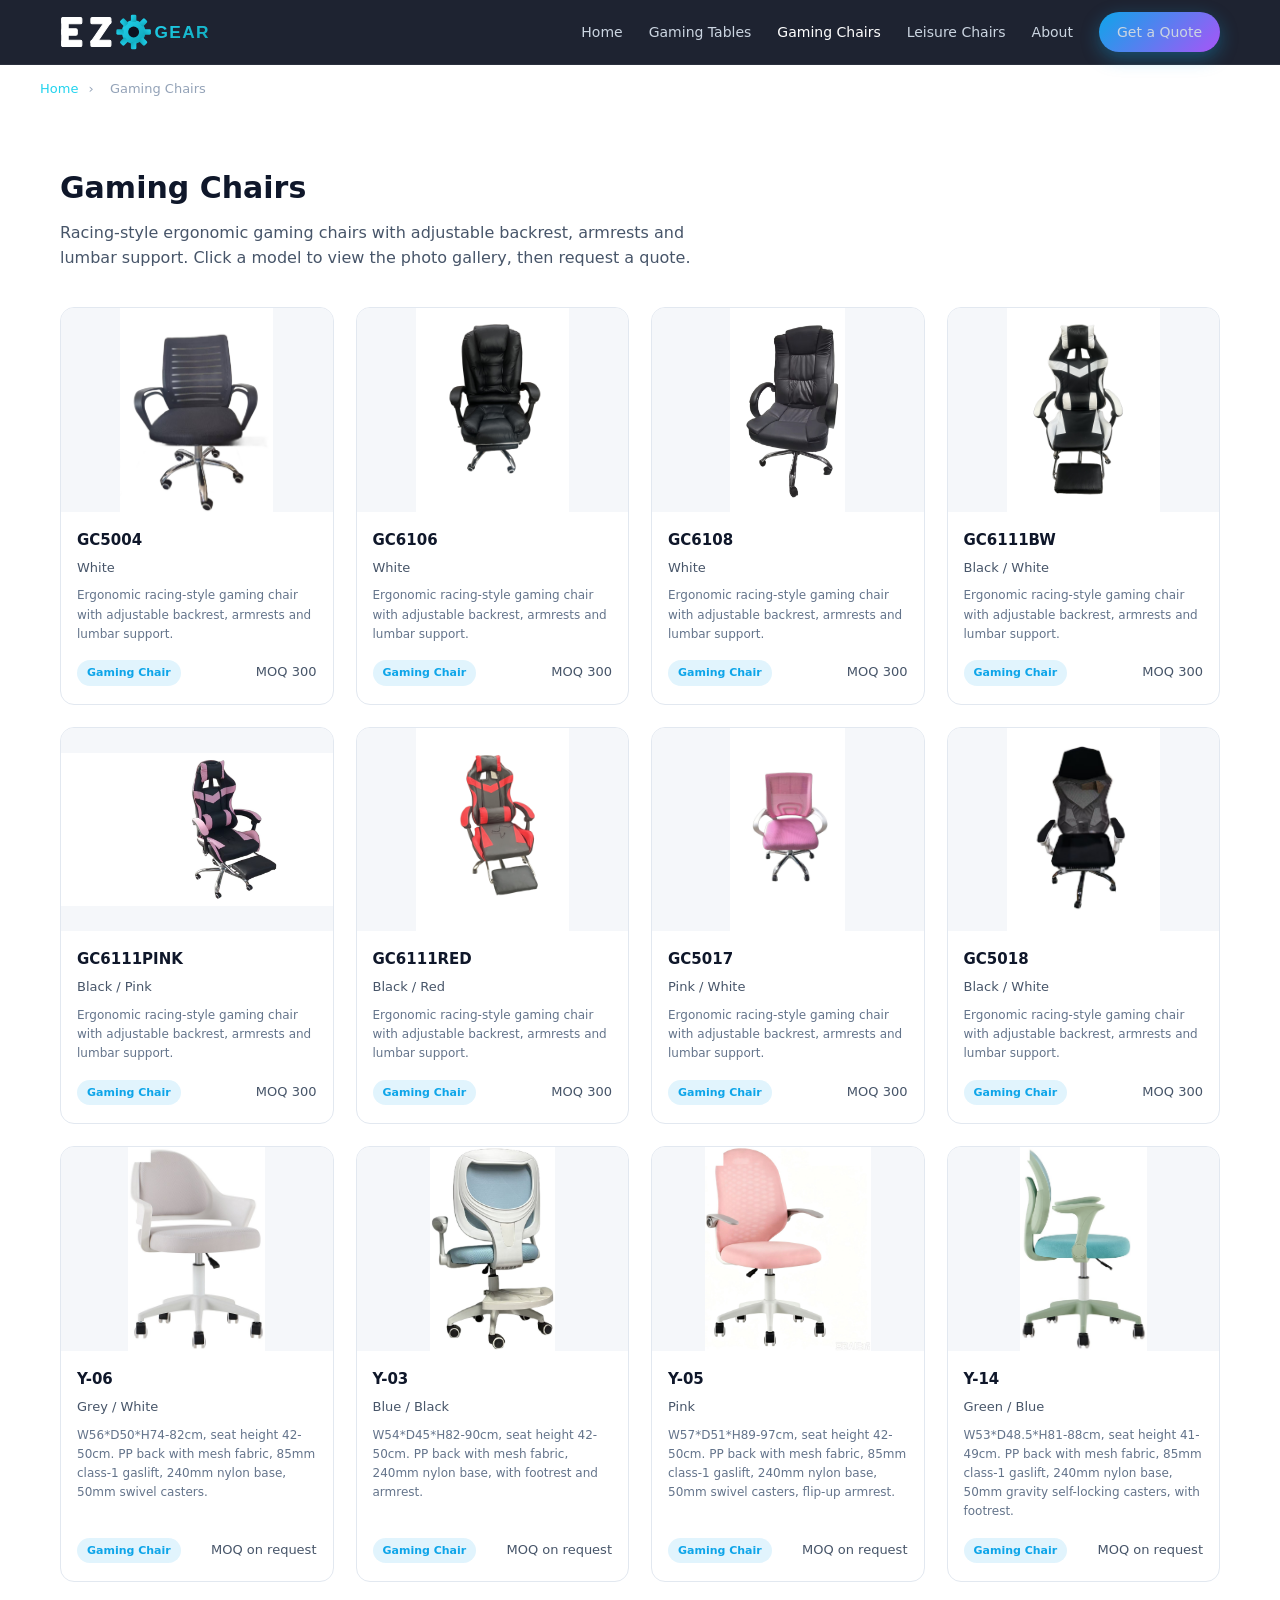
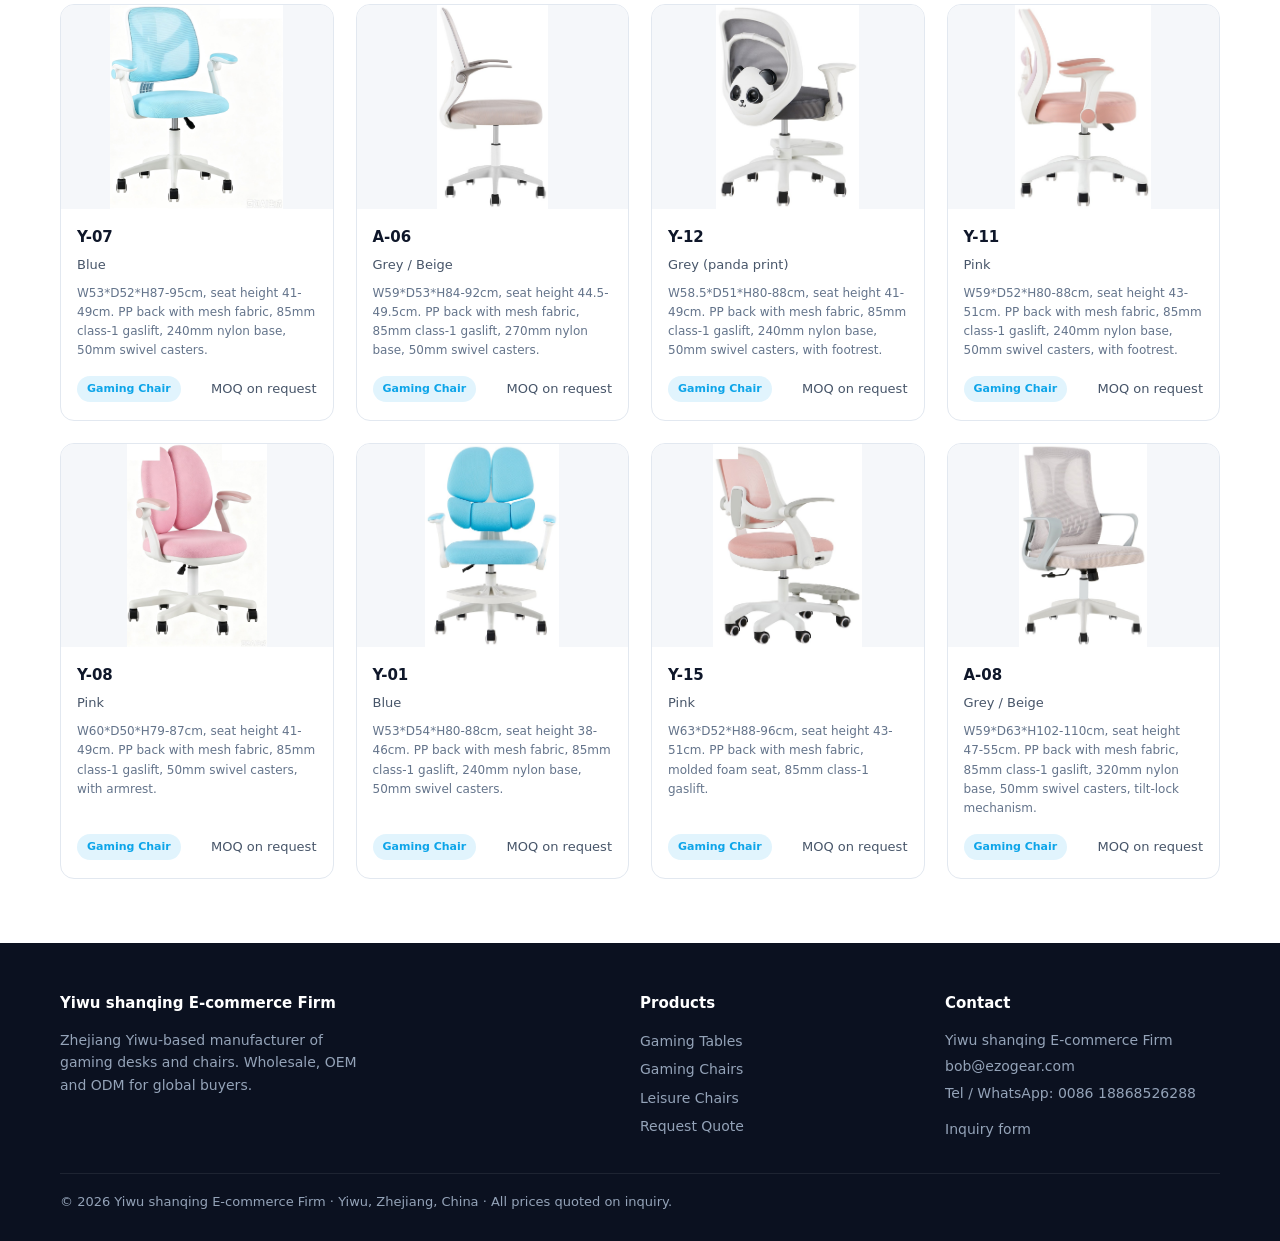
==== commit 65e9ca3b: "Add Office & Leisure Chairs catalog: 125 models from supplier PDF, TQ->EZ rebrand, leisure.html with" ====
--- a/chairs.html
+++ b/chairs.html
@@ -129,6 +129,7 @@
       <a href="index.html">Home</a>
       <a href="tables.html">Gaming Tables</a>
       <a href="chairs.html" class="active">Gaming Chairs</a>
+      <a href="leisure.html">Leisure Chairs</a>
       <a href="index.html#about">About</a>
       <a href="contact.html" class="btn btn-primary btn-sm">Get a Quote</a>
     </nav>
@@ -155,6 +156,7 @@
         <h5>Products</h5>
         <a href="tables.html">Gaming Tables</a>
         <a href="chairs.html">Gaming Chairs</a>
+        <a href="leisure.html">Leisure Chairs</a>
         <a href="contact.html">Request Quote</a>
       </div>
       <div>
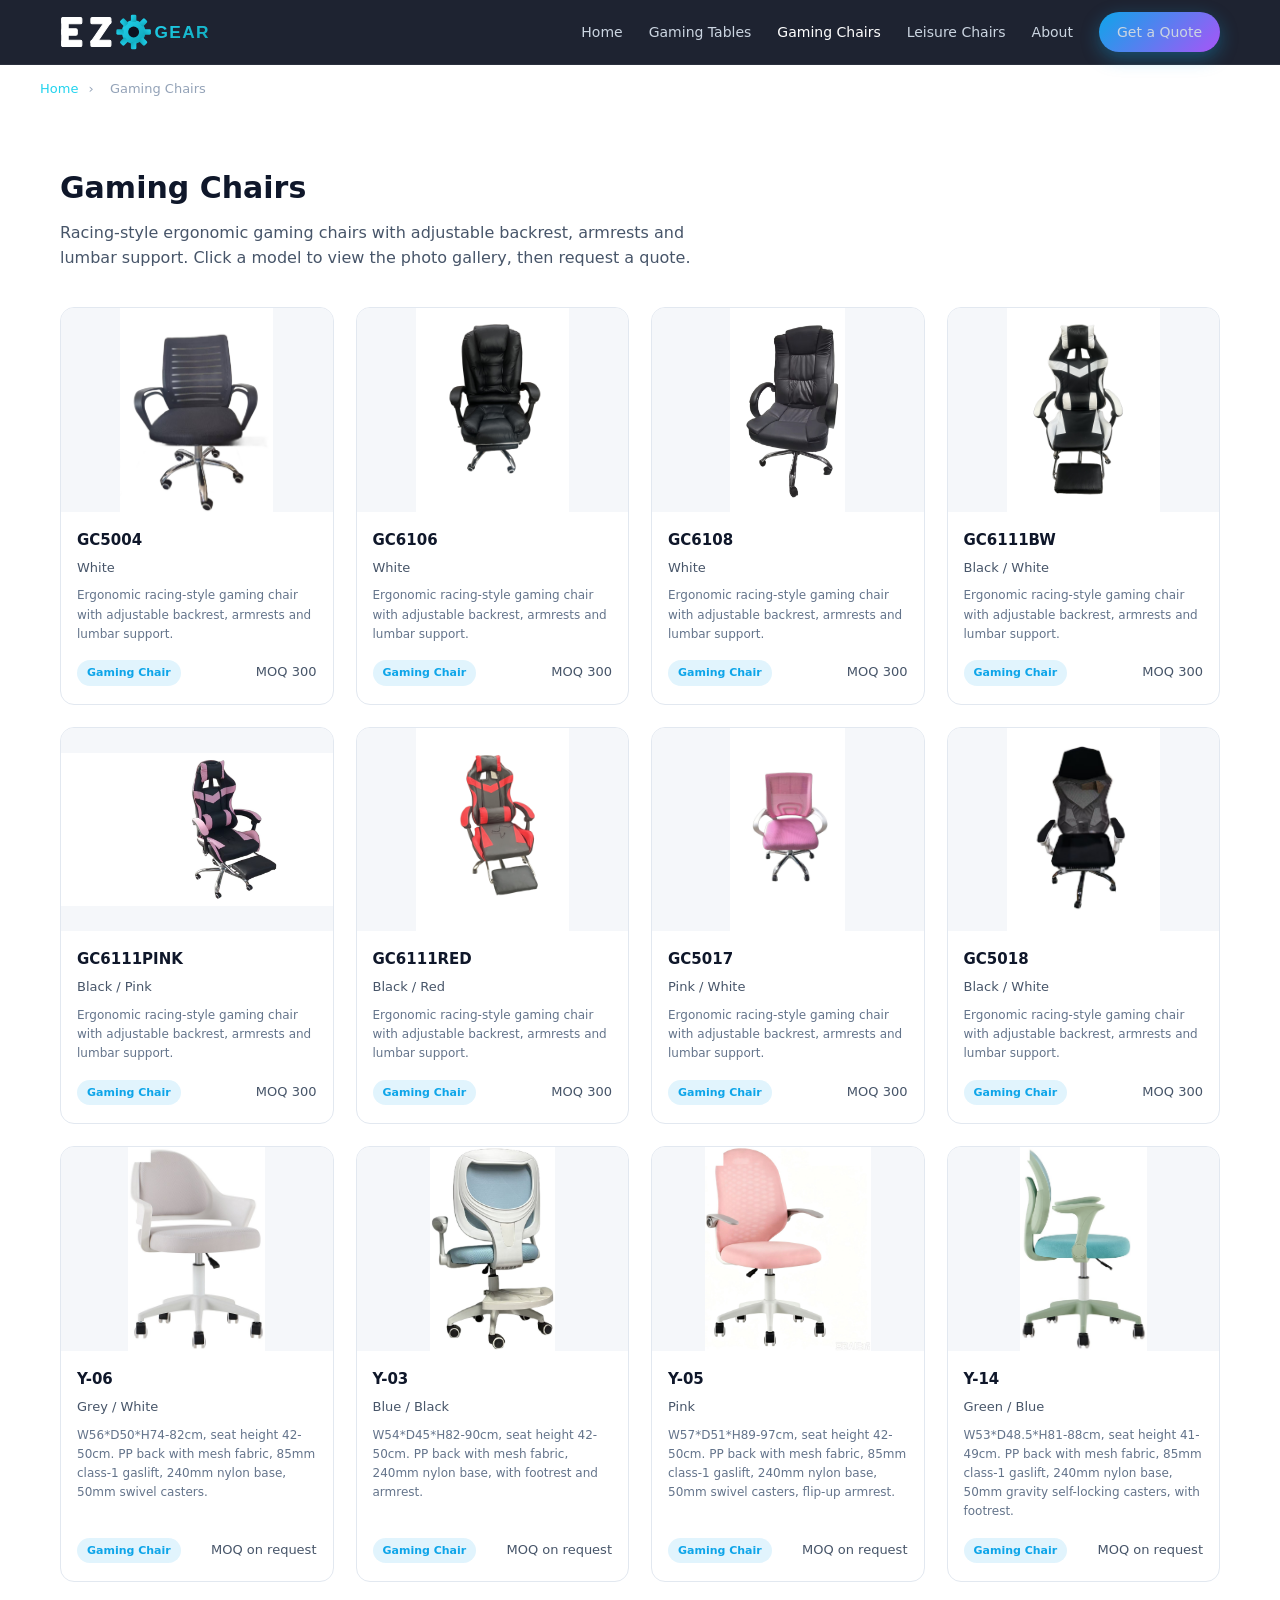
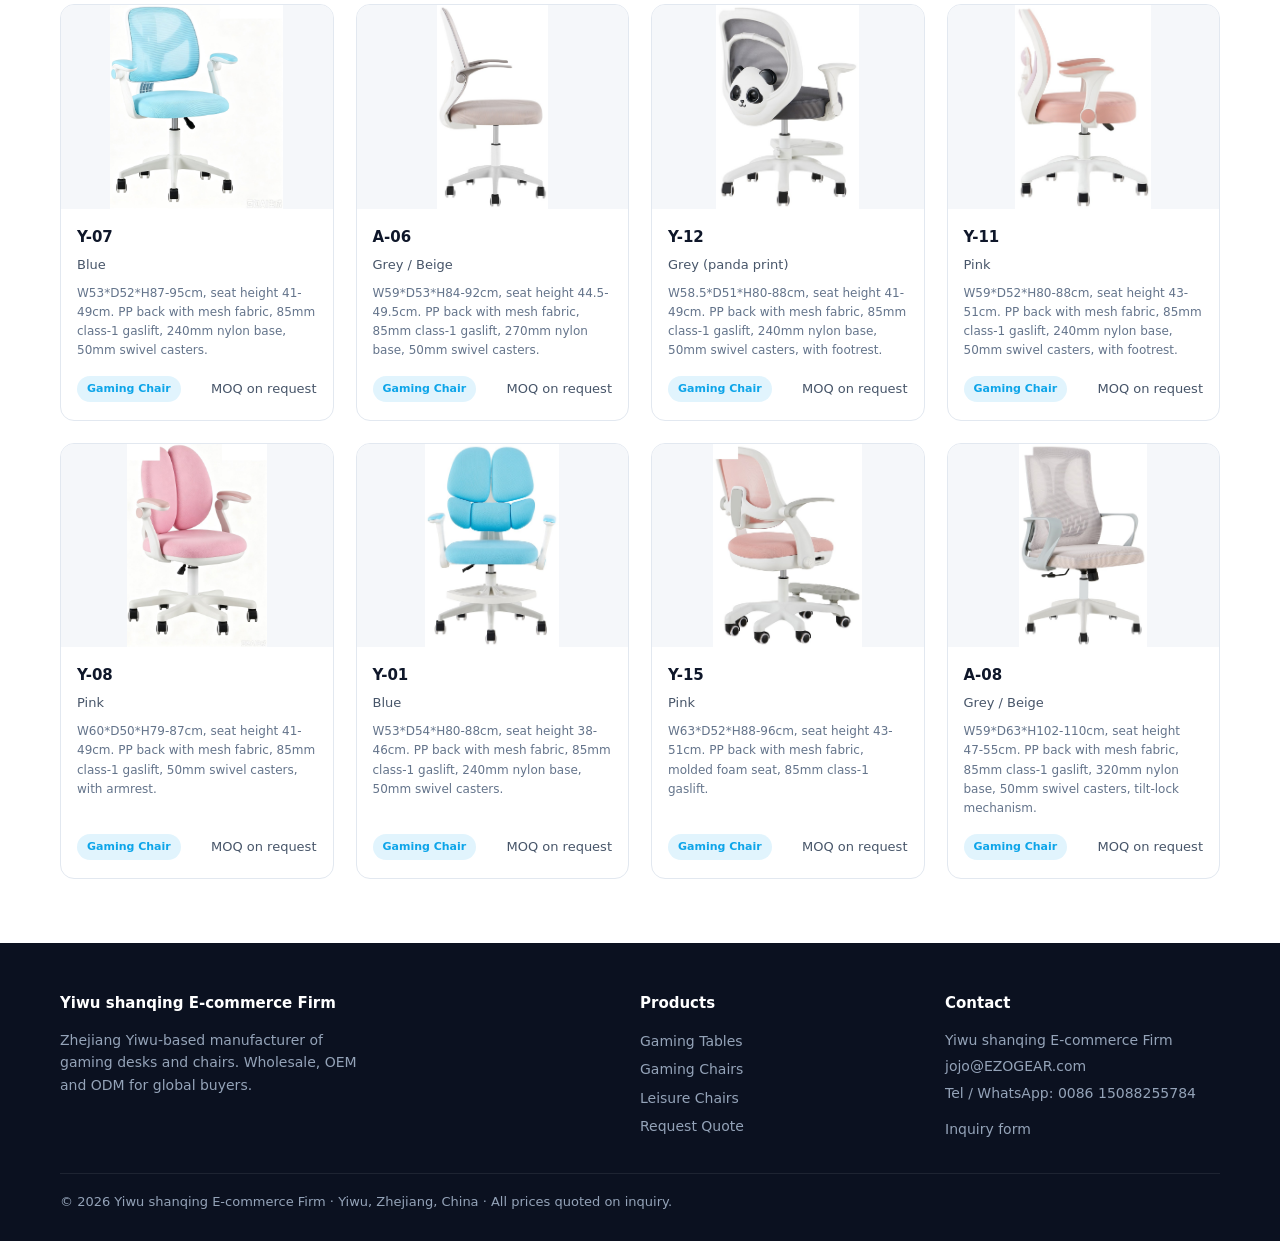
==== commit a6759bd6: "Update contact info: email -> jojo@EZOGEAR.com, phone -> 0086 15088255784 (all pages, JSON-LD, llms." ====
--- a/chairs.html
+++ b/chairs.html
@@ -26,8 +26,8 @@
       "url": "https://ezogear.com/",
       "logo": "https://ezogear.com/assets/chairs/GC6111RED/GC6111-BLA-RED-2.jpg",
       "description": "China cheapest factory for gaming desks and chairs. We supply direct factory price wholesale gaming furniture with OEM/ODM, low MOQ and FOB Ningbo shipping from Yiwu, Zhejiang.",
-      "email": "bob@ezogear.com",
-      "telephone": "+86 18868526288",
+      "email": "jojo@EZOGEAR.com",
+      "telephone": "+86 15088255784",
       "address": {
         "@type": "PostalAddress",
         "addressLocality": "Yiwu",
@@ -162,8 +162,8 @@
       <div>
         <h5>Contact</h5>
         <p class="co-info">Yiwu shanqing E‑commerce Firm<br>
-        <a href="mailto:bob@ezogear.com">bob@ezogear.com</a><br>
-        Tel / WhatsApp: 0086 18868526288</p>
+        <a href="mailto:jojo@EZOGEAR.com">jojo@EZOGEAR.com</a><br>
+        Tel / WhatsApp: 0086 15088255784</p>
         <a href="contact.html">Inquiry form</a>
       </div>
     </div>
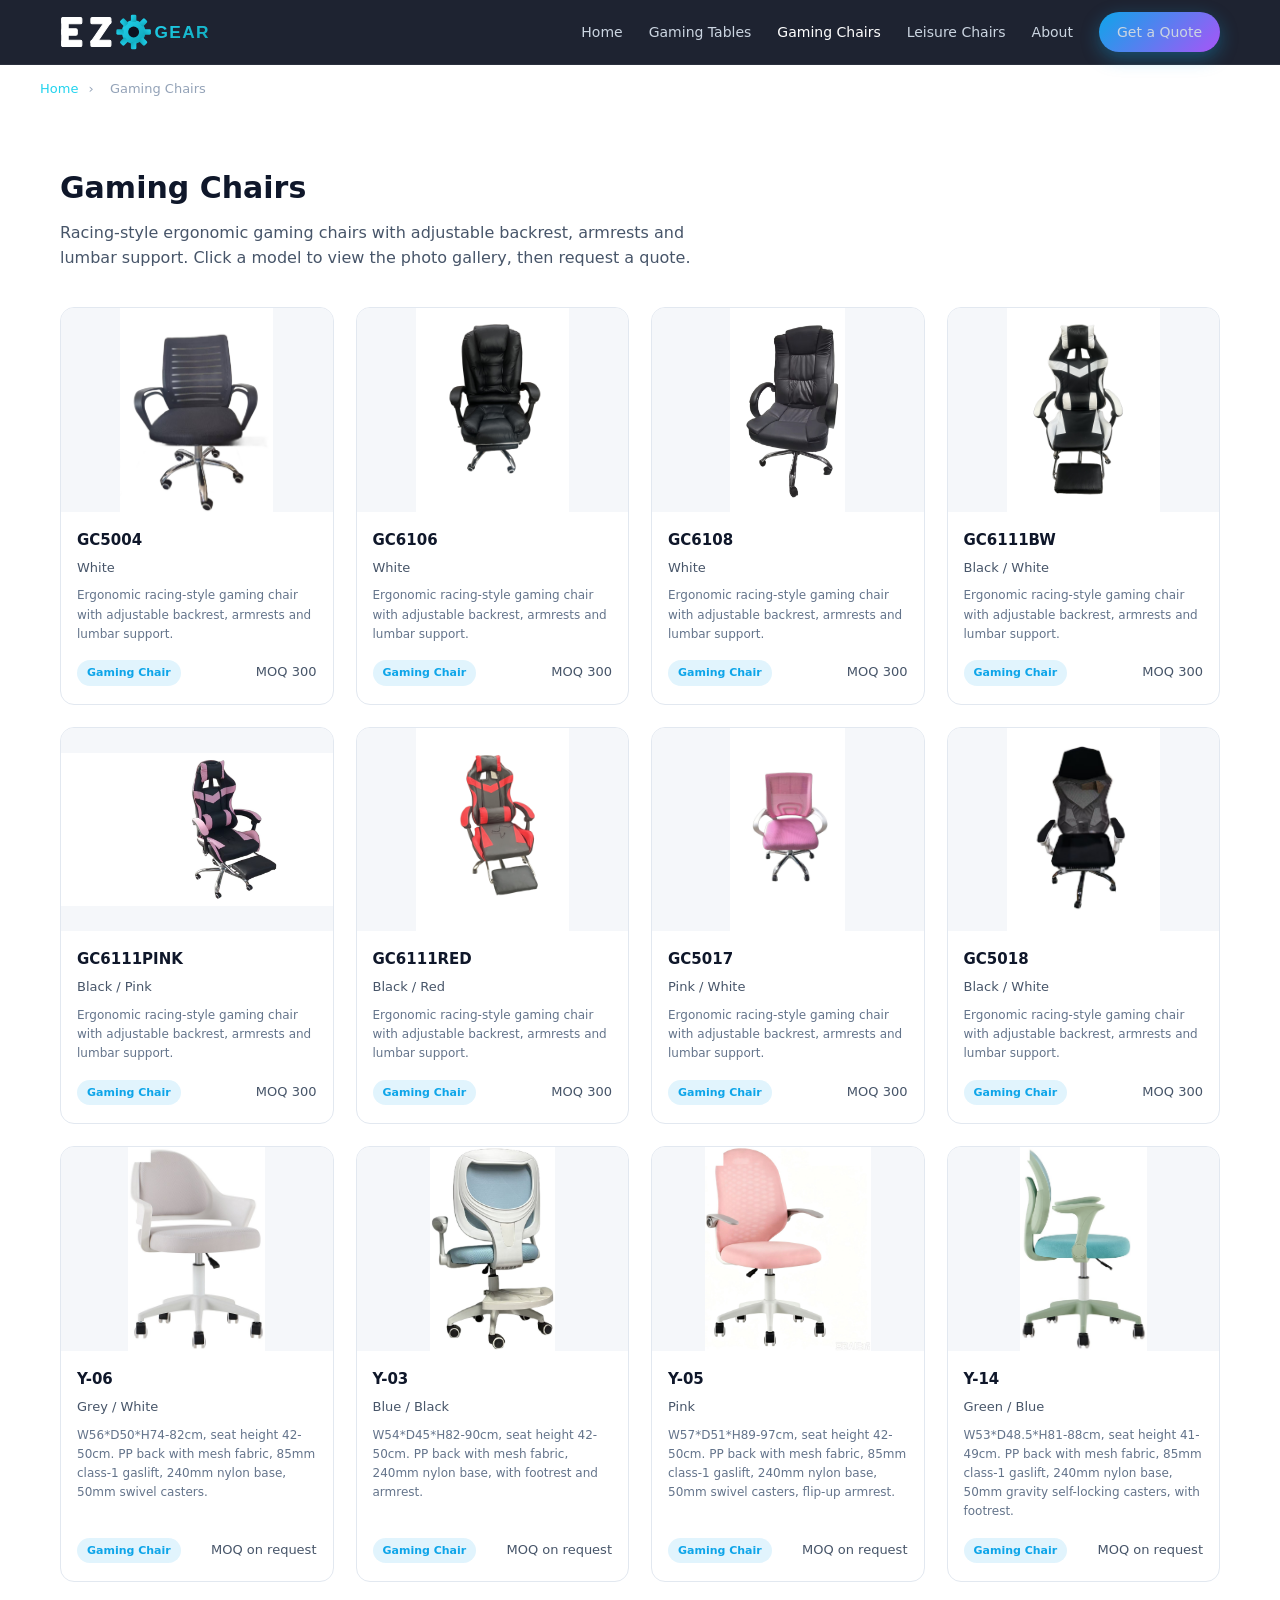
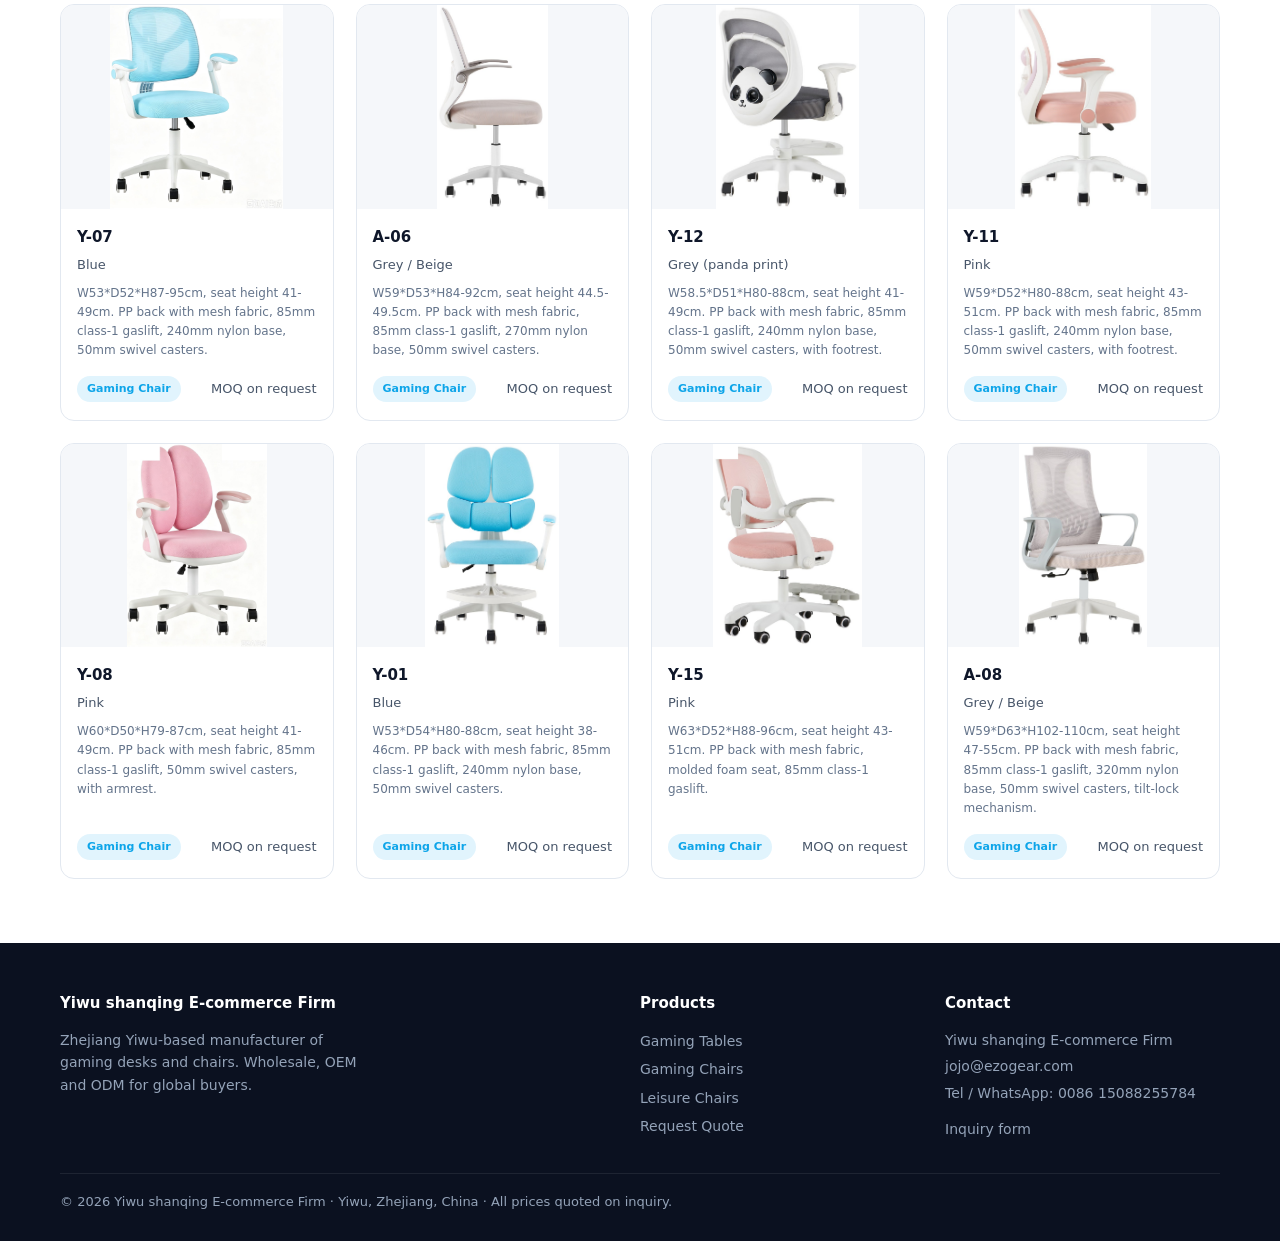
==== commit ea906598: "Lowercase contact email domain: jojo@EZOGEAR.com -> jojo@ezogear.com (all pages, JSON-LD, llms.txt, " ====
--- a/chairs.html
+++ b/chairs.html
@@ -26,7 +26,7 @@
       "url": "https://ezogear.com/",
       "logo": "https://ezogear.com/assets/chairs/GC6111RED/GC6111-BLA-RED-2.jpg",
       "description": "China cheapest factory for gaming desks and chairs. We supply direct factory price wholesale gaming furniture with OEM/ODM, low MOQ and FOB Ningbo shipping from Yiwu, Zhejiang.",
-      "email": "jojo@EZOGEAR.com",
+      "email": "jojo@ezogear.com",
       "telephone": "+86 15088255784",
       "address": {
         "@type": "PostalAddress",
@@ -162,7 +162,7 @@
       <div>
         <h5>Contact</h5>
         <p class="co-info">Yiwu shanqing E‑commerce Firm<br>
-        <a href="mailto:jojo@EZOGEAR.com">jojo@EZOGEAR.com</a><br>
+        <a href="mailto:jojo@ezogear.com">jojo@ezogear.com</a><br>
         Tel / WhatsApp: 0086 15088255784</p>
         <a href="contact.html">Inquiry form</a>
       </div>
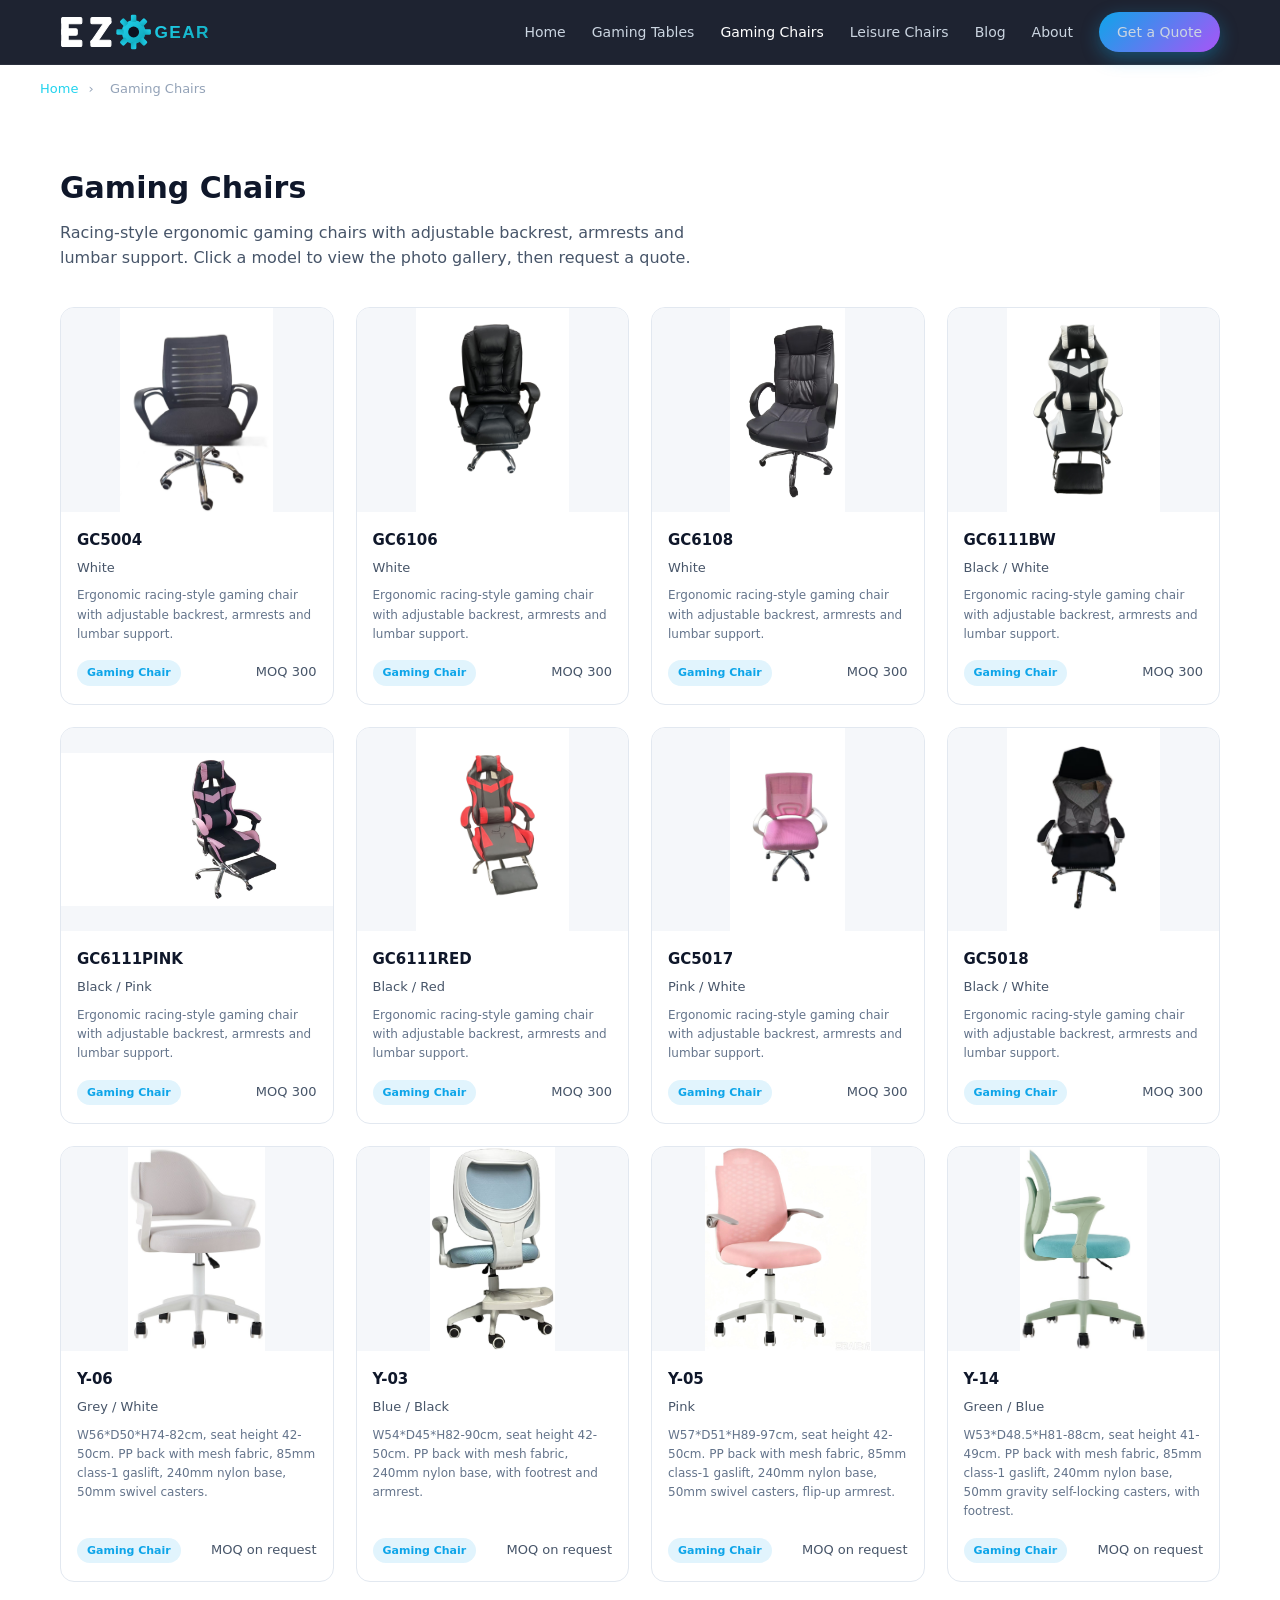
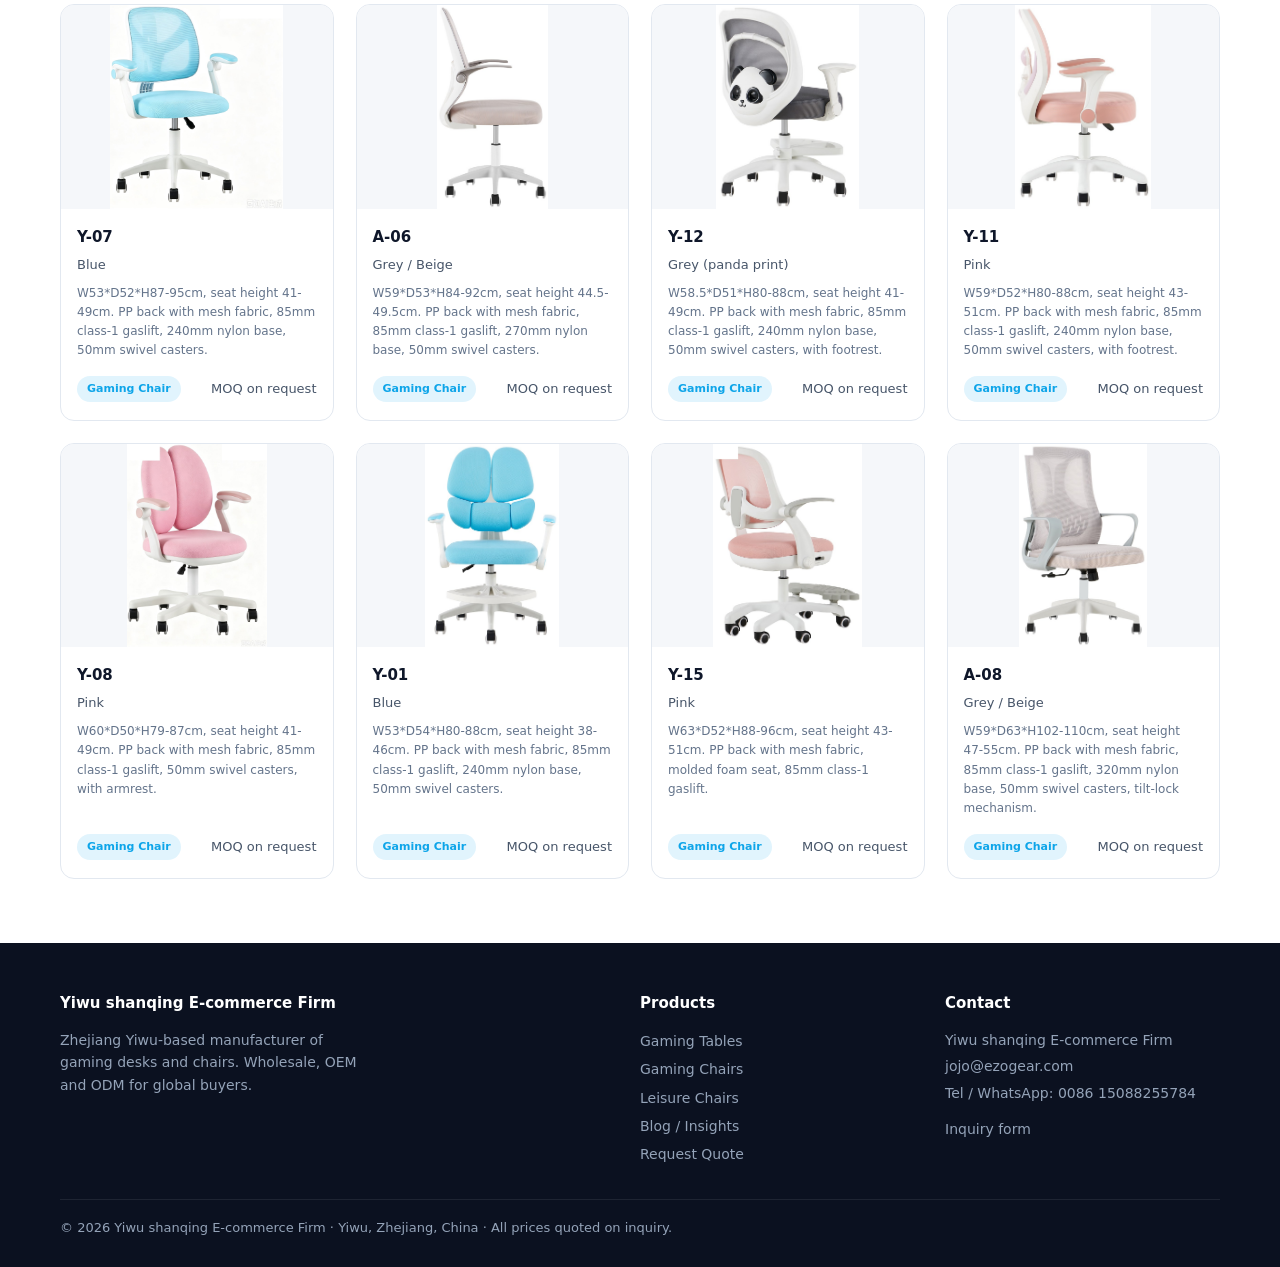
==== commit 9bb8d5b5: "Add B2B blog: 2 professional sourcing reports (gaming desk + chair vs office), blog index, nav/foote" ====
--- a/chairs.html
+++ b/chairs.html
@@ -130,6 +130,7 @@
       <a href="tables.html">Gaming Tables</a>
       <a href="chairs.html" class="active">Gaming Chairs</a>
       <a href="leisure.html">Leisure Chairs</a>
+      <a href="blog.html">Blog</a>
       <a href="index.html#about">About</a>
       <a href="contact.html" class="btn btn-primary btn-sm">Get a Quote</a>
     </nav>
@@ -157,6 +158,7 @@
         <a href="tables.html">Gaming Tables</a>
         <a href="chairs.html">Gaming Chairs</a>
         <a href="leisure.html">Leisure Chairs</a>
+        <a href="blog.html">Blog / Insights</a>
         <a href="contact.html">Request Quote</a>
       </div>
       <div>
--- a/assets/css/style.css
+++ b/assets/css/style.css
@@ -220,3 +220,55 @@
   .form-grid { grid-template-columns: 1fr; }
   .foot-grid { grid-template-columns: 1fr; }
 }
+
+/* ---------- Blog / Articles (report style) ---------- */
+.article-hero {
+  background: radial-gradient(1000px 500px at 82% -10%, rgba(168,85,247,.22), transparent 60%),
+              radial-gradient(800px 420px at 0% 0%, rgba(34,211,238,.16), transparent 55%),
+              var(--dark);
+  color: #fff; padding: 64px 0 54px;
+}
+.article-hero .kicker { color: #22d3ee; font-weight: 700; font-size: 13px; letter-spacing: .6px; text-transform: uppercase; }
+.article-hero h1 { font-size: 36px; line-height: 1.22; margin: 12px 0 16px; font-weight: 800; max-width: 900px; }
+.article-hero p.sub { color: #cbd5e1; font-size: 17px; max-width: 720px; margin: 0; }
+.article-meta { margin-top: 22px; display: flex; gap: 22px; flex-wrap: wrap; color: #94a3b8; font-size: 13px; }
+.article-meta strong { color: #fff; font-weight: 600; }
+
+.article-wrap { max-width: 860px; margin: 0 auto; padding: 46px 20px 60px; }
+.article-wrap h2 { font-size: 25px; margin: 40px 0 14px; font-weight: 800; line-height: 1.3; }
+.article-wrap h3 { font-size: 19px; margin: 26px 0 10px; font-weight: 700; }
+.article-wrap p { color: var(--ink-soft); font-size: 16px; line-height: 1.8; margin: 0 0 16px; }
+.article-wrap ul, .article-wrap ol { color: var(--ink-soft); font-size: 16px; line-height: 1.8; padding-left: 22px; margin: 0 0 18px; }
+.article-wrap li { margin-bottom: 8px; }
+.article-wrap a.inline { color: var(--brand); text-decoration: underline; text-underline-offset: 2px; }
+
+.toc { background: var(--bg-soft); border: 1px solid var(--line); border-radius: 14px; padding: 18px 22px; margin: 0 0 30px; }
+.toc h4 { margin: 0 0 10px; font-size: 13px; text-transform: uppercase; letter-spacing: .5px; color: var(--ink-soft); }
+.toc ol { margin: 0; padding-left: 20px; font-size: 14.5px; }
+.toc a { color: var(--brand); text-decoration: none; }
+
+table.report { width: 100%; border-collapse: collapse; margin: 10px 0 26px; font-size: 14.5px; }
+table.report th, table.report td { border: 1px solid var(--line); padding: 11px 13px; text-align: left; vertical-align: top; }
+table.report th { background: var(--dark); color: #fff; font-weight: 700; }
+table.report tr:nth-child(even) td { background: var(--bg-soft); }
+table.report td strong { color: var(--ink); }
+
+blockquote.insight { border-left: 4px solid var(--brand); background: var(--bg-soft); padding: 14px 18px; margin: 0 0 22px; border-radius: 0 12px 12px 0; color: var(--ink-soft); font-size: 15px; line-height: 1.7; }
+blockquote.insight strong { color: var(--ink); }
+
+.cta-box { background: linear-gradient(135deg, #0c4a6e, #082f49); color: #fff; border-radius: 18px; padding: 30px 32px; margin: 36px 0; }
+.cta-box h3 { color: #fff; margin: 0 0 8px; font-size: 22px; }
+.cta-box p { color: #e2e8f0; font-size: 15px; margin: 0 0 16px; }
+.cta-box .btn { background: #fff; color: #082f49; box-shadow: none; }
+.cta-box .btn:hover { transform: translateY(-2px); }
+.cta-box .mini { color: #bae6fd; font-size: 13px; margin-top: 12px; }
+
+.article-card { display: flex; gap: 20px; background: #fff; border: 1px solid var(--line); border-radius: 16px; padding: 22px; margin-bottom: 20px; align-items: center; transition: box-shadow .2s, transform .2s; }
+.article-card:hover { box-shadow: var(--shadow); transform: translateY(-3px); }
+.article-card .num { font-size: 30px; font-weight: 800; color: var(--brand); min-width: 54px; line-height: 1; }
+.article-card .body { flex: 1; }
+.article-card h3 { margin: 0 0 6px; font-size: 19px; }
+.article-card p { margin: 0 0 10px; color: var(--ink-soft); font-size: 14px; }
+.article-card .go { color: var(--brand); font-weight: 600; font-size: 14px; }
+.back-link { display: inline-block; margin-bottom: 16px; color: var(--brand); font-weight: 600; font-size: 14px; }
+.share-note { font-size: 13px; color: #94a3b8; margin-top: 28px; border-top: 1px solid var(--line); padding-top: 18px; line-height: 1.7; }
